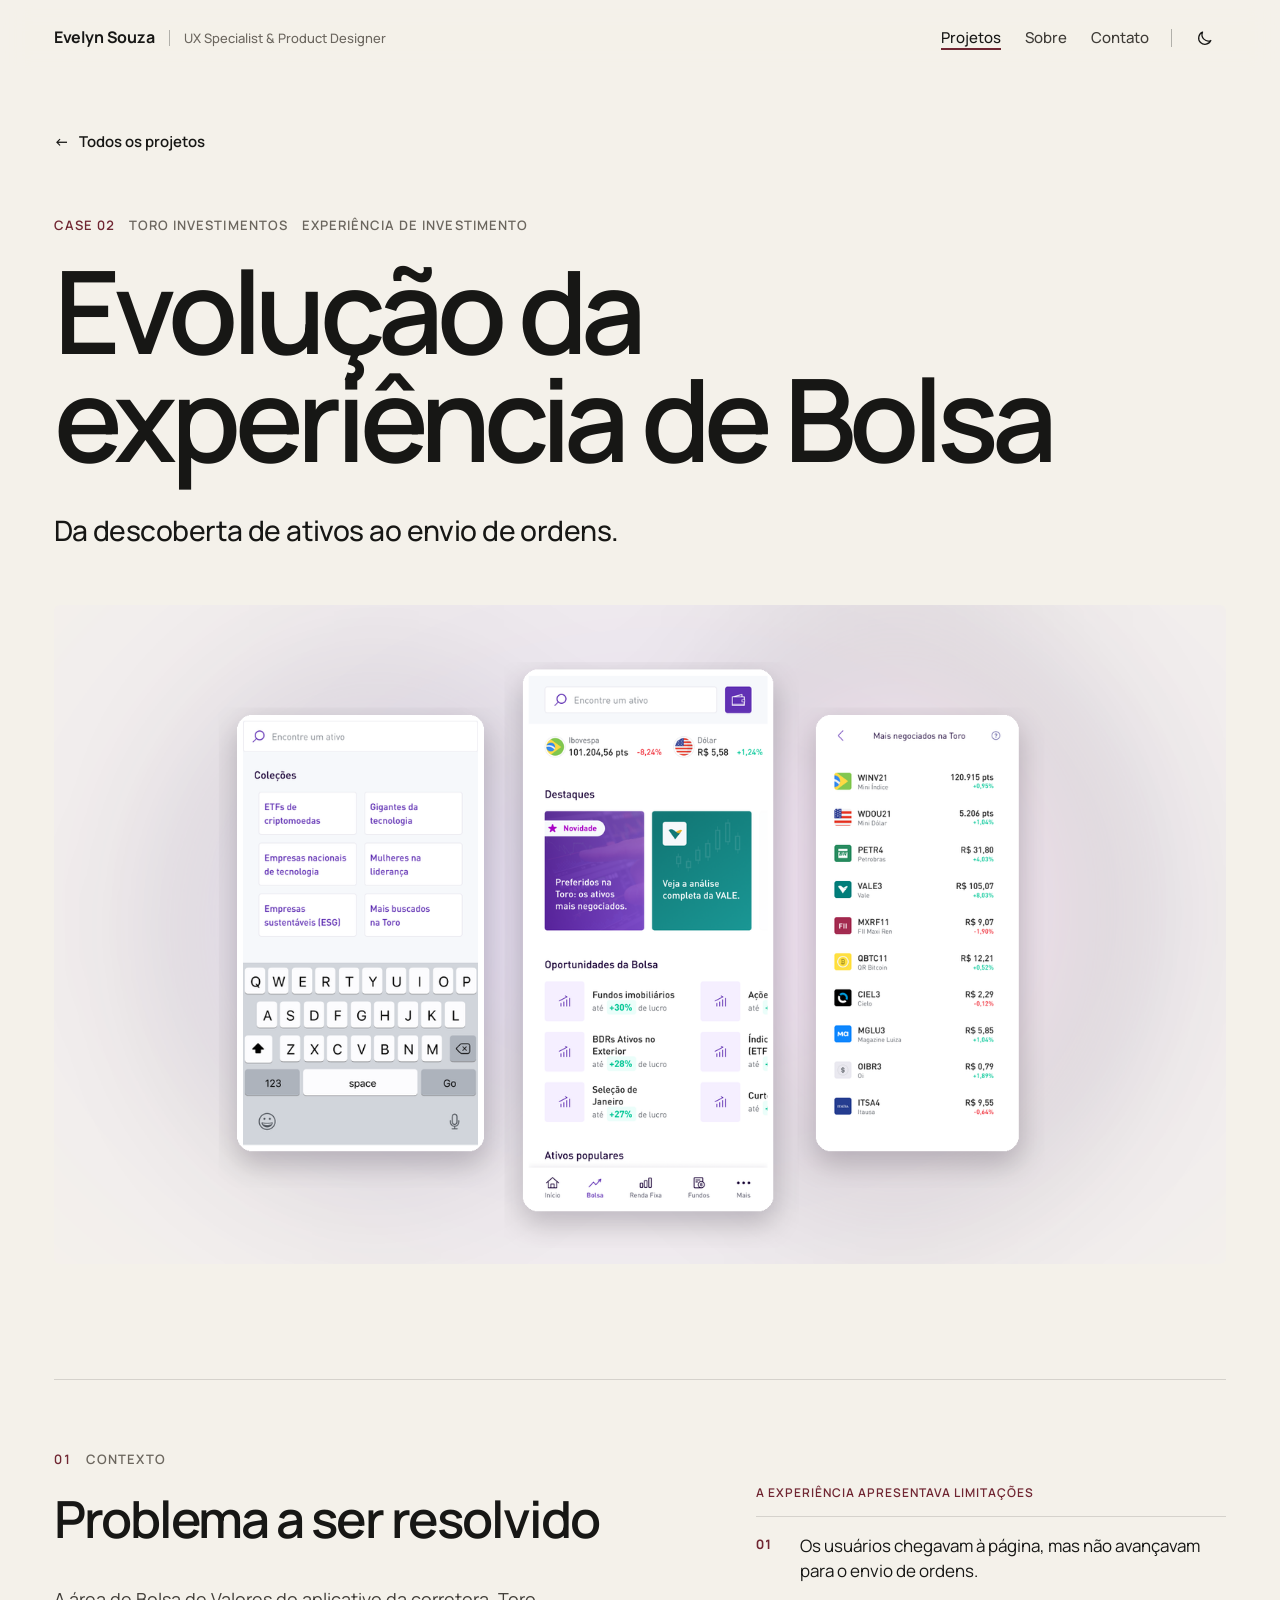
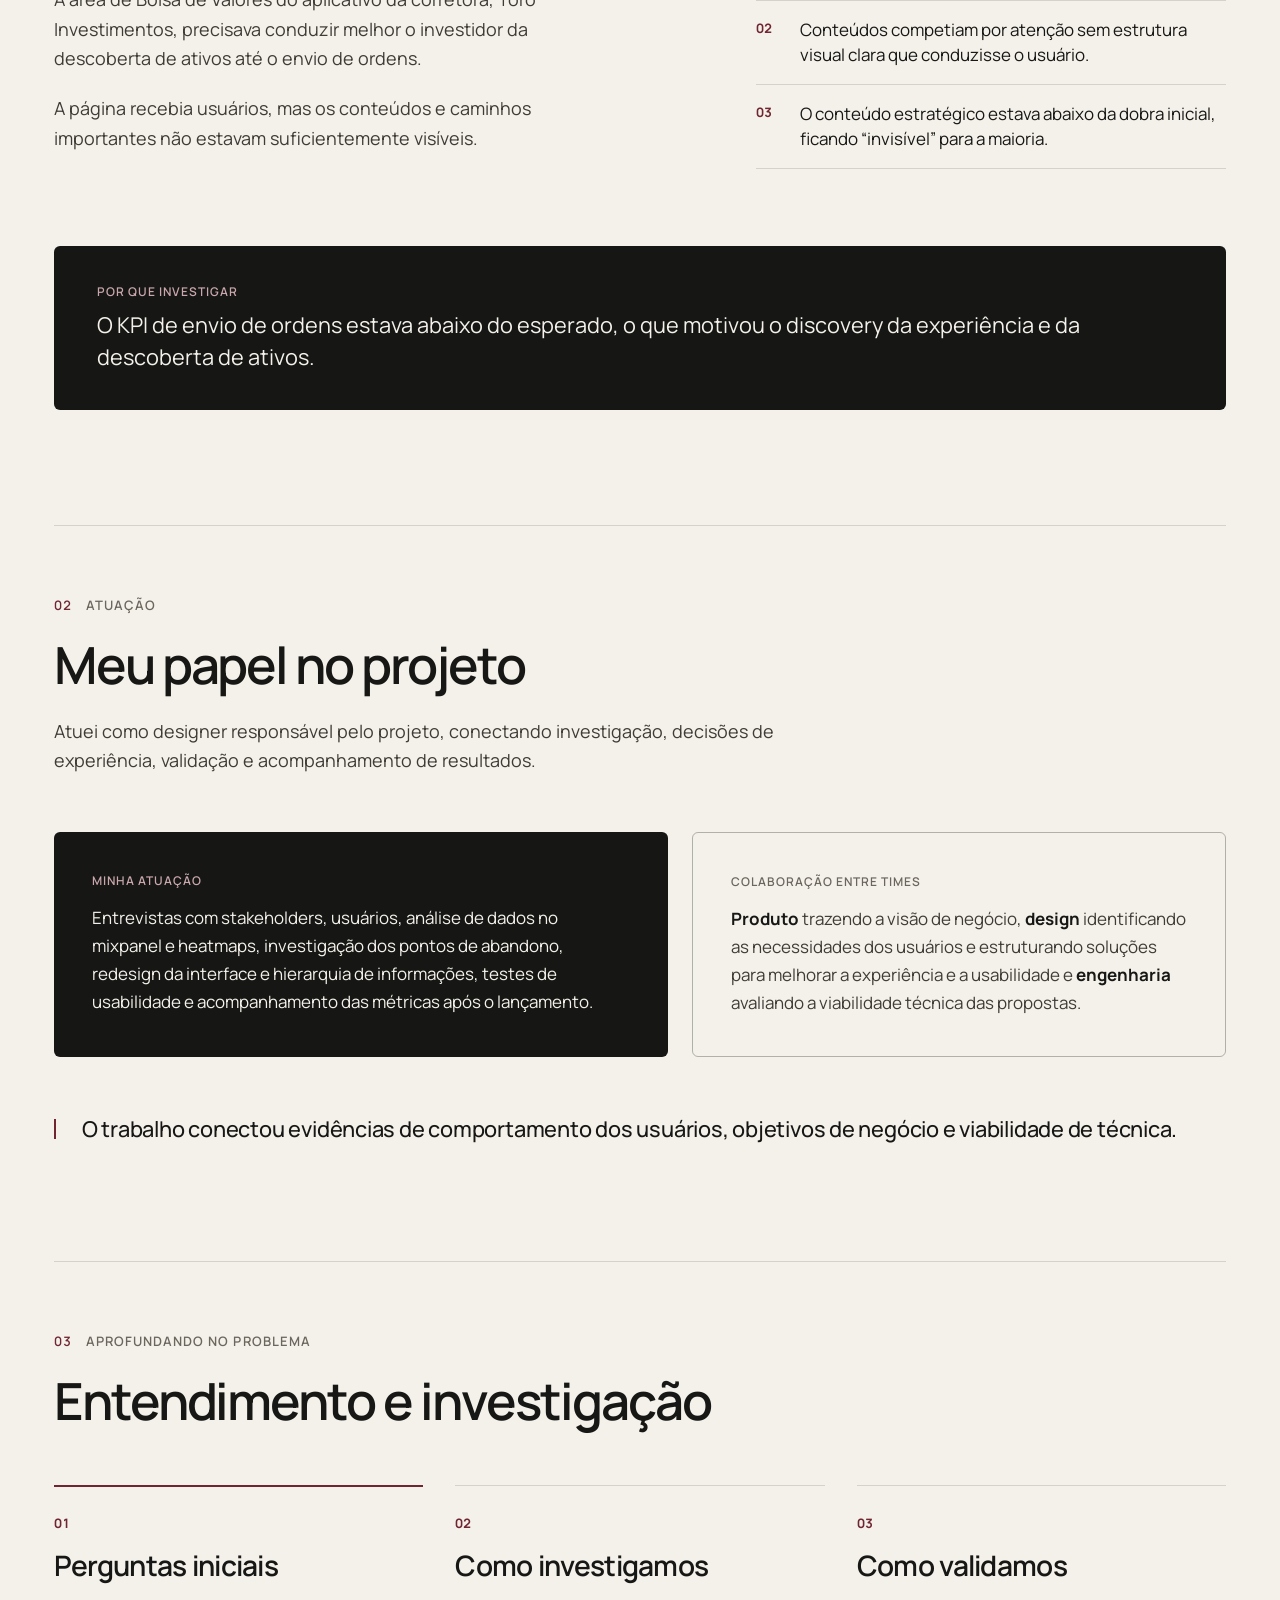
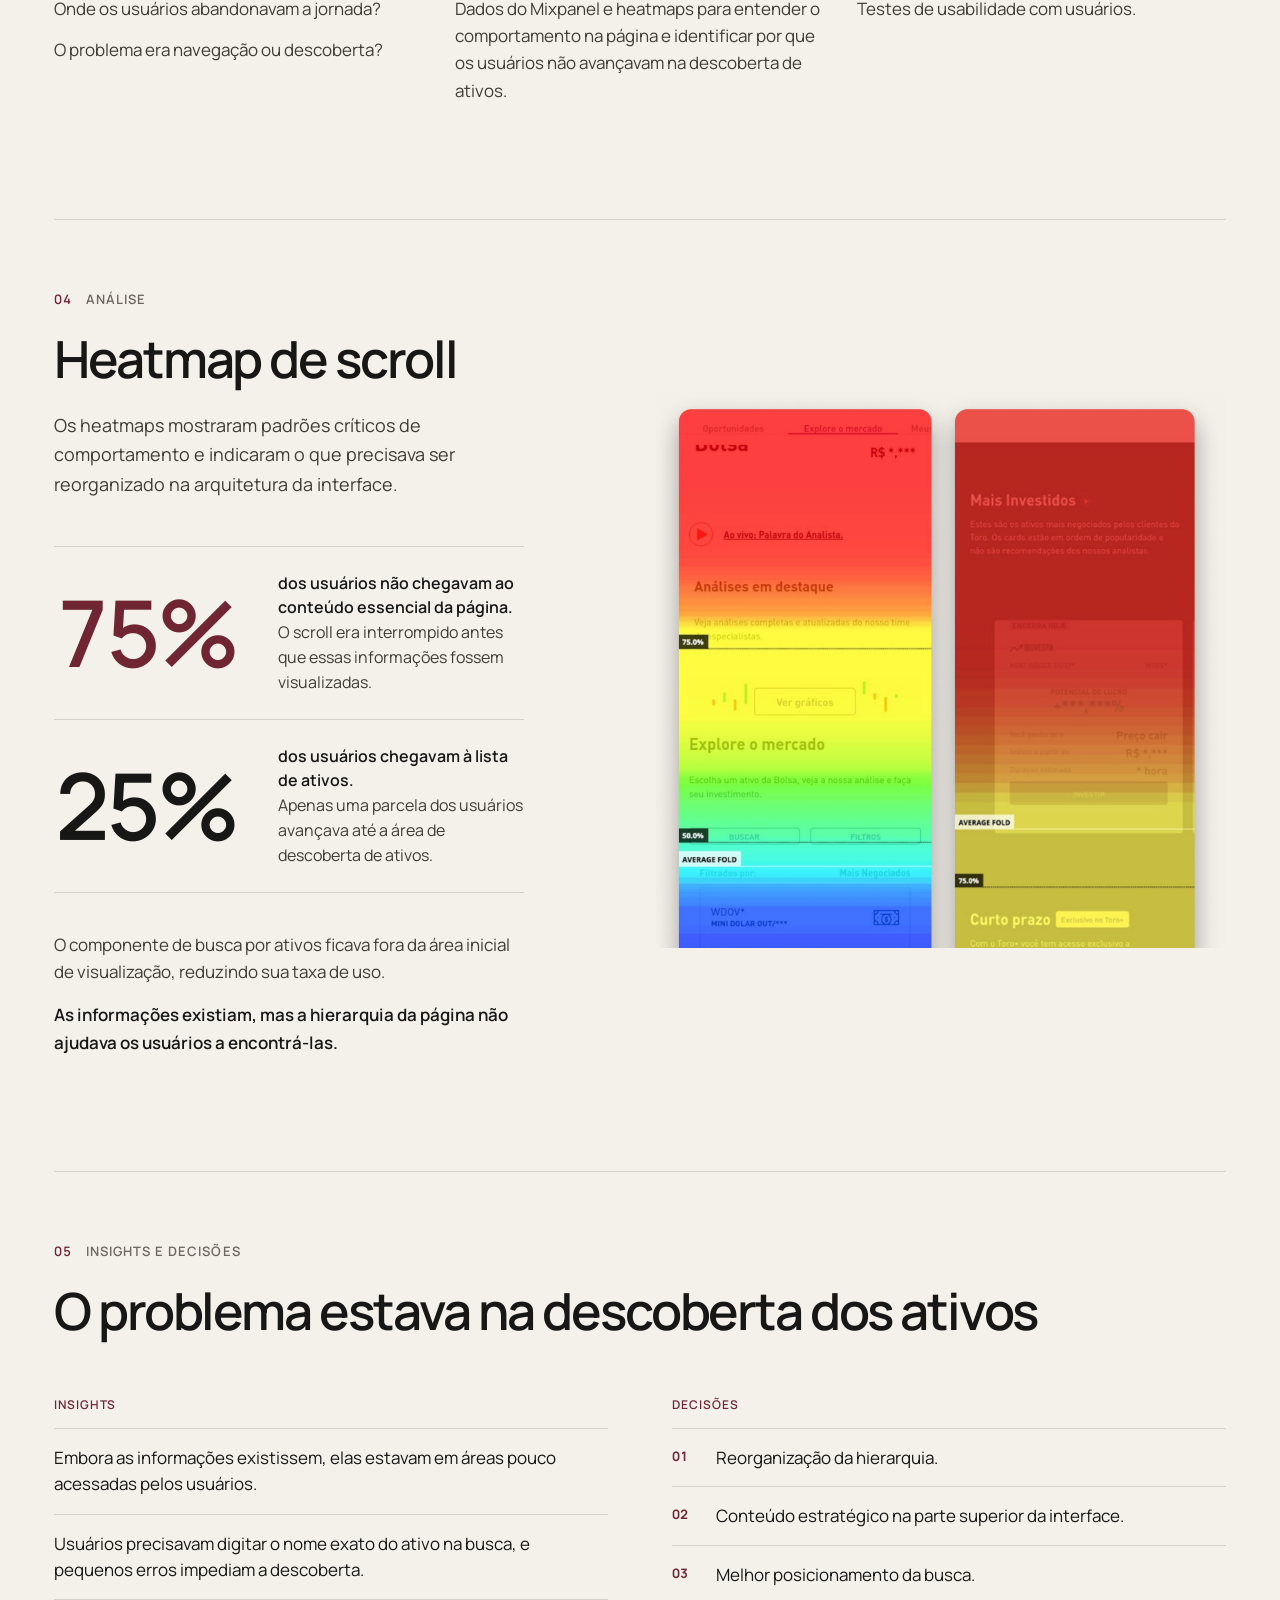
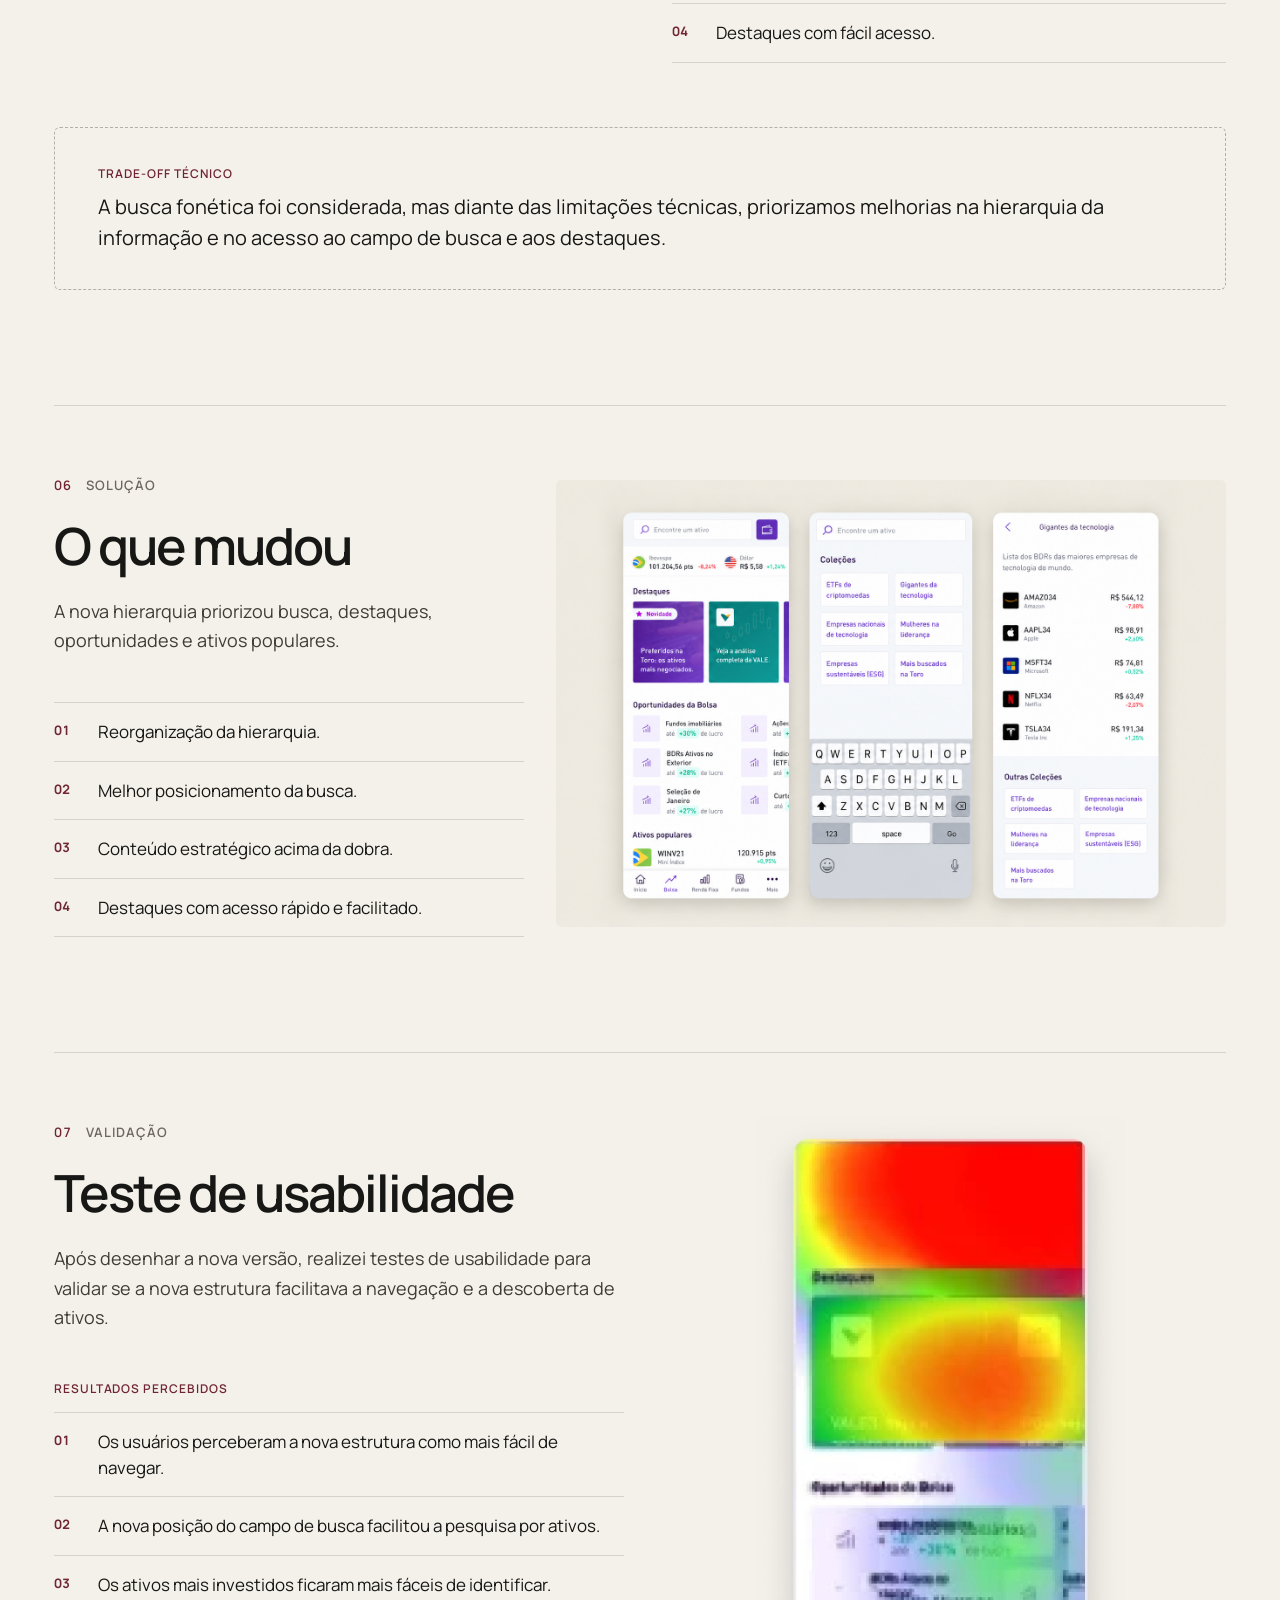
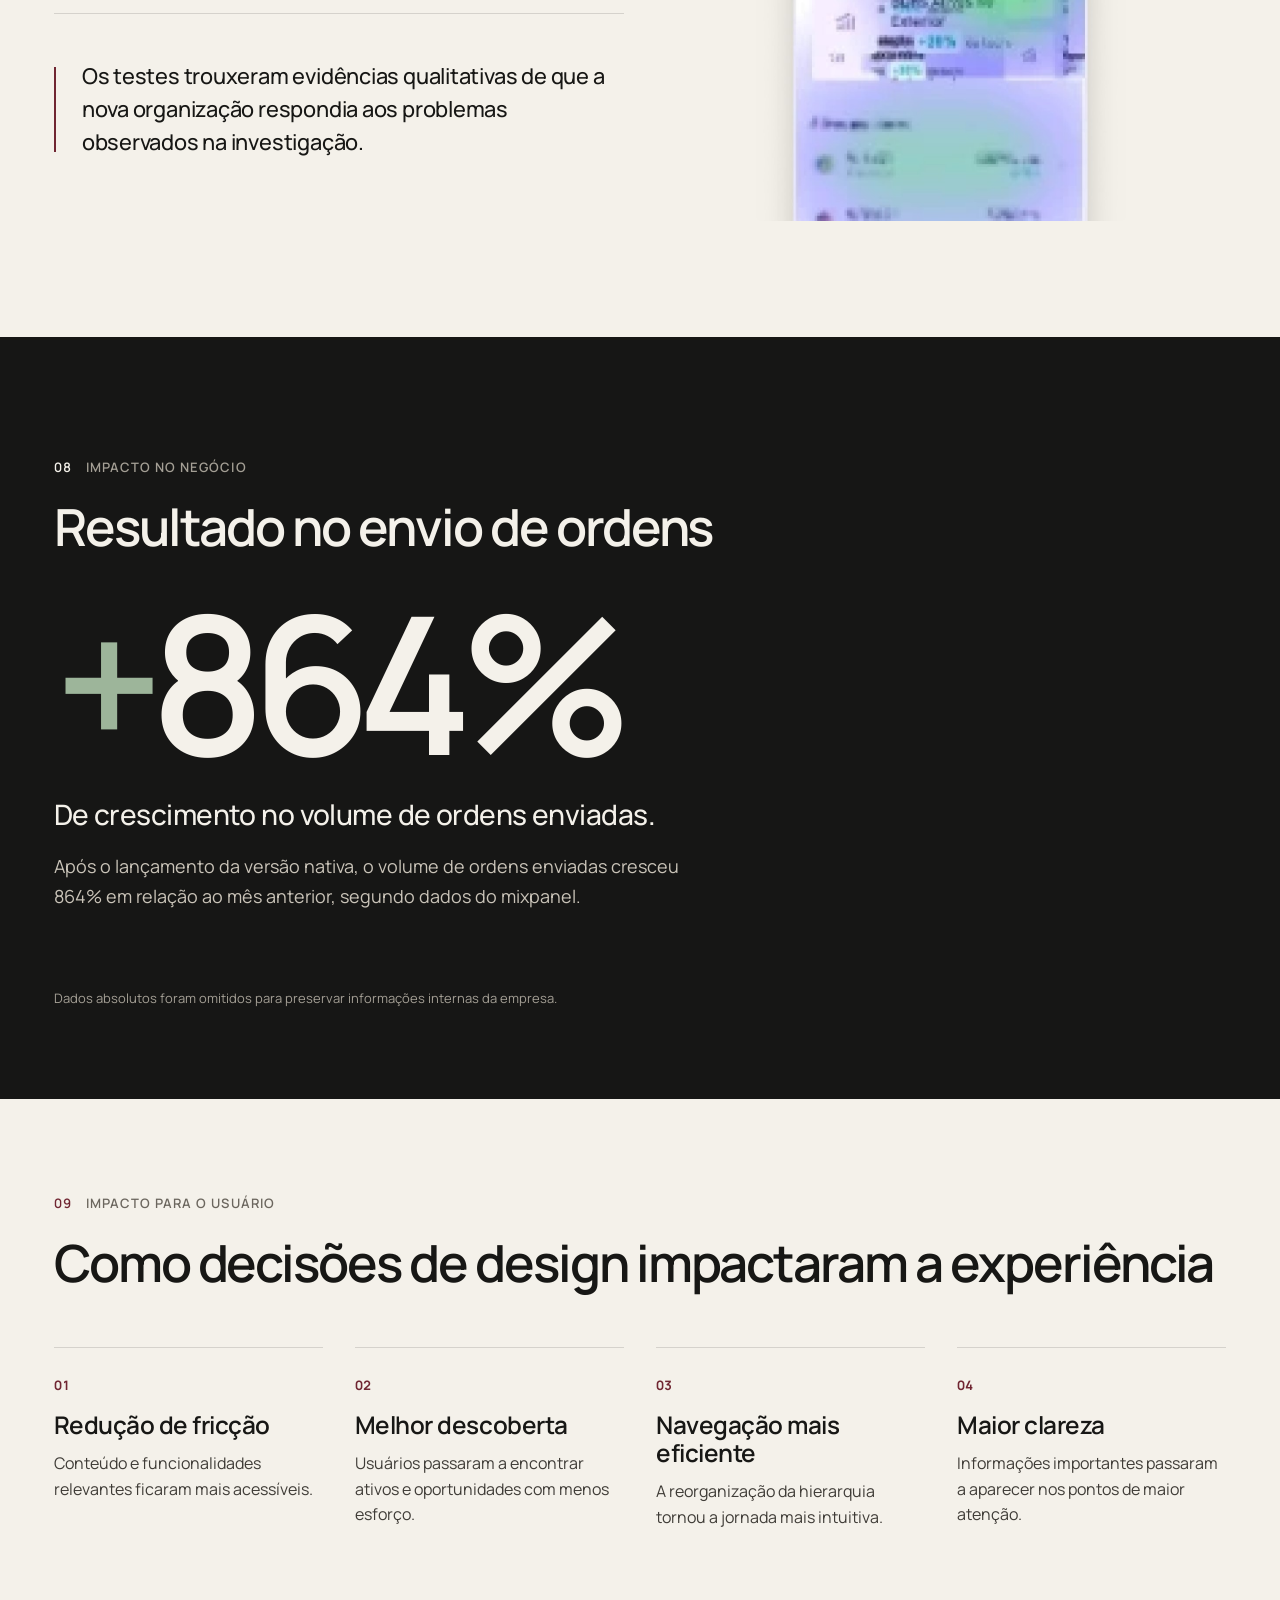
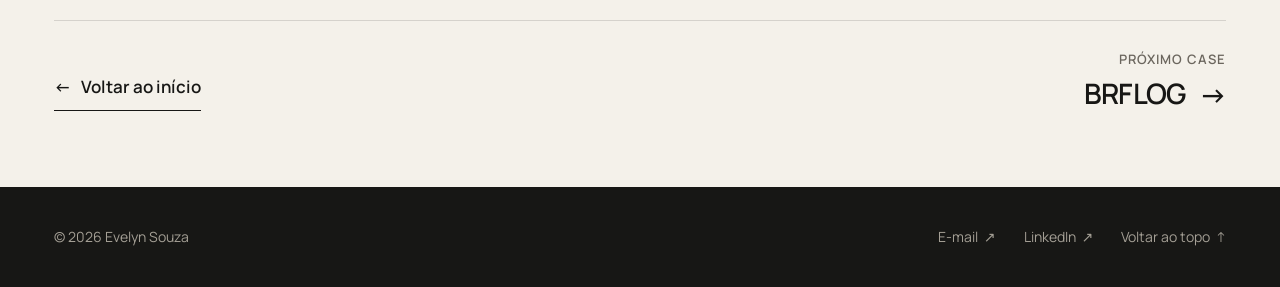
==== case-bolsa.html @ 24ef5caa "Links" ====
<!doctype html>
<html lang="pt-BR">
<head>
<meta charset="utf-8">
<meta name="viewport" content="width=device-width, initial-scale=1">
<title>Evolução da experiência de Bolsa — Evelyn Souza</title>
<meta name="description" content="Case Toro Investimentos: redesenho da área de Bolsa de Valores do app, da descoberta de ativos ao envio de ordens, guiado por heatmaps, testes de usabilidade e acompanhamento de resultados.">
<meta name="author" content="Evelyn Souza">
<meta name="robots" content="index, follow">
<link rel="canonical" href="https://evelynsouza.design/case-bolsa">
<meta property="og:type" content="article">
<meta property="og:locale" content="pt_BR">
<meta property="og:site_name" content="Evelyn Souza">
<meta property="og:title" content="Evolução da experiência de Bolsa">
<meta property="og:description" content="Da descoberta de ativos ao envio de ordens.">
<meta property="og:url" content="https://evelynsouza.design/case-bolsa">
<meta property="og:image" content="https://evelynsouza.design/assets/images/bolsa-capa.png">
<meta property="og:image:width" content="1600">
<meta property="og:image:height" content="900">
<meta property="og:image:alt" content="Telas da nova área de Bolsa no aplicativo da Toro Investimentos.">
<meta name="twitter:card" content="summary_large_image">
<script type="application/ld+json">
{
  "@context": "https://schema.org",
  "@type": "Article",
  "headline": "Evolução da experiência de Bolsa",
  "description": "Da descoberta de ativos ao envio de ordens.",
  "image": "https://evelynsouza.design/assets/images/bolsa-capa.png",
  "url": "https://evelynsouza.design/case-bolsa",
  "inLanguage": "pt-BR",
  "author": { "@type": "Person", "@id": "https://evelynsouza.design/#person", "name": "Evelyn Souza", "url": "https://evelynsouza.design/" },
  "isPartOf": { "@id": "https://evelynsouza.design/#website" }
}
</script>
<link rel="preconnect" href="https://fonts.googleapis.com">
<link rel="preconnect" href="https://fonts.gstatic.com" crossorigin="anonymous">
<link href="https://fonts.googleapis.com/css2?family=Manrope:wght@400;500;600;700&amp;display=swap" rel="stylesheet">
<link rel="stylesheet" href="css/navegacao.css">
<link rel="stylesheet" href="css/case-bolsa.css">
</head>
<body>
<div class="shell">
<div class="site" id="topo">
  <a class="skip" href="#conteudo">Pular para o conteúdo</a>

  <header class="topbar">
    <div class="wrap topbar-in">
      <a class="brand" href="/"><span class="brand-name">Evelyn Souza</span><span class="brand-sep" aria-hidden="true"></span><span class="brand-role">UX Specialist &amp; Product Designer</span></a>
      <div class="nav-wrap">
        <nav class="nav" id="menu" aria-label="Principal">
          <a href="/" aria-current="page" data-click="go-projects">Projetos</a>
          <a href="sobre" data-click="close-menu">Sobre</a>
          <a href="#contato" data-click="close-menu">Contato</a>
        </nav>
        <span class="nav-sep" aria-hidden="true"></span>
        <button class="theme-btn" type="button" aria-label="Tema escuro" aria-pressed="false" data-click="toggle-theme">
          <svg class="i-moon" viewBox="0 0 24 24" fill="none" stroke="currentColor" stroke-width="1.6" stroke-linecap="round" stroke-linejoin="round" aria-hidden="true"><path d="M20 14.5A8 8 0 0 1 9.5 4a8 8 0 1 0 10.5 10.5Z"></path></svg>
          <svg class="i-sun" viewBox="0 0 24 24" fill="none" stroke="currentColor" stroke-width="1.6" stroke-linecap="round" aria-hidden="true"><circle cx="12" cy="12" r="4"></circle><path d="M12 2.5v2M12 19.5v2M2.5 12h2M19.5 12h2M5.3 5.3l1.4 1.4M17.3 17.3l1.4 1.4M5.3 18.7l1.4-1.4M17.3 6.7l1.4-1.4"></path></svg>
        </button>
        <button class="menu-btn" type="button" aria-label="Menu" aria-controls="menu" aria-expanded="false" data-click="toggle-menu"><span class="bar" aria-hidden="true"></span><span class="bar" aria-hidden="true"></span></button>
      </div>
    </div>
  </header>

  <main id="conteudo">
    <!-- Capa -->
    <header class="wrap" aria-labelledby="case-title">
      <a class="back intro" href="/"><span class="arr" aria-hidden="true">←</span> Todos os projetos</a>
      <div class="grid open">
        <p class="eyebrow intro intro-2" style="grid-column: 1 / -1"><span class="n">Case 02</span><span>Toro Investimentos</span><span>Experiência de investimento</span></p>
        <h1 id="case-title" class="open-title intro intro-2">Evolução da experiência de Bolsa</h1>
        <p class="open-sub intro intro-3">Da descoberta de ativos ao envio de ordens.</p>
        
      </div>
      <div class="cover is-comp intro intro-4">
        <img src="assets/images/bolsa-capa.png" alt="Três telas da nova área de Bolsa no aplicativo: busca com coleções de ativos, Home da Bolsa com Ibovespa e Dólar, Destaques e Oportunidades da Bolsa, e lista dos mais negociados na Toro." width="1600" height="900">
      </div>
    </header>

    <!-- 01 Contexto -->
    <section class="wrap sec" aria-labelledby="ctx-title">
      <hr class="sec-rule">
      <div class="grid">
        <div class="ctx-text reveal">
          <p class="eyebrow"><span class="n">01</span><span>Contexto</span></p>
          <h2 id="ctx-title" class="h2">Problema a ser resolvido</h2>
          <p class="lede">A área de Bolsa de Valores do aplicativo da corretora, Toro Investimentos, precisava conduzir melhor o investidor da descoberta de ativos até o envio de ordens.</p>
          <p class="lede">A página recebia usuários, mas os conteúdos e caminhos importantes não estavam suficientemente visíveis.</p>
        </div>
        <div class="ctx-list reveal">
          <span class="label">A experiência apresentava limitações</span>
          <ol class="numlist">
            <li><span class="idx">01</span><span>Os usuários chegavam à página, mas não avançavam para o envio de ordens.</span></li>
            <li><span class="idx">02</span><span>Conteúdos competiam por atenção sem estrutura visual clara que conduzisse o usuário.</span></li>
            <li><span class="idx">03</span><span>O conteúdo estratégico estava abaixo da dobra inicial, ficando “invisível” para a maioria.</span></li>
          </ol>
        </div>
      </div>
      <div class="why reveal">
        <span class="label">Por que investigar</span>
        <p>O KPI de envio de ordens estava abaixo do esperado, o que motivou o discovery da experiência e da descoberta de ativos.</p>
      </div>
    </section>

    <!-- 02 Atuação -->
    <section class="wrap sec" aria-labelledby="role-title">
      <hr class="sec-rule">
      <div class="grid">
        <div class="role-head reveal">
          <p class="eyebrow"><span class="n">02</span><span>Atuação</span></p>
          <h2 id="role-title" class="h2">Meu papel no projeto</h2>
          <p class="lede">Atuei como designer responsável pelo projeto, conectando investigação, decisões de experiência, validação e acompanhamento de resultados.</p>
        </div>
      </div>
      <div class="role-boxes reveal">
        <div class="box is-dark-box">
          <span class="label">Minha atuação</span>
          <p>Entrevistas com stakeholders, usuários, análise de dados no mixpanel e heatmaps, investigação dos pontos de abandono, redesign da interface e hierarquia de informações, testes de usabilidade e acompanhamento das métricas após o lançamento.</p>
        </div>
        <div class="box is-line">
          <span class="label">Colaboração entre times</span>
          <p><strong>Produto</strong> trazendo a visão de negócio, <strong>design</strong> identificando as necessidades dos usuários e estruturando soluções para melhorar a experiência e a usabilidade e <strong>engenharia</strong> avaliando a viabilidade técnica das propostas.</p>
        </div>
      </div>
      <p class="note role-note reveal">O trabalho conectou evidências de comportamento dos usuários, objetivos de negócio e viabilidade de técnica.</p>
    </section>

    <!-- 03 Aprofundando no problema -->
    <section class="wrap sec" aria-labelledby="deep-title">
      <hr class="sec-rule">
      <div class="reveal">
        <p class="eyebrow"><span class="n">03</span><span>Aprofundando no problema</span></p>
        <h2 id="deep-title" class="h2">Entendimento e investigação</h2>
      </div>
      <ol class="steps3">
        <li class="reveal"><span class="idx">01</span><h3>Perguntas iniciais</h3><p>Onde os usuários abandonavam a jornada?</p><p>O problema era navegação ou descoberta?</p></li>
        <li class="reveal"><span class="idx">02</span><h3>Como investigamos</h3><p>Dados do Mixpanel e heatmaps para entender o comportamento na página e identificar por que os usuários não avançavam na descoberta de ativos.</p></li>
        <li class="reveal"><span class="idx">03</span><h3>Como validamos</h3><p>Testes de usabilidade com usuários.</p></li>
      </ol>
    </section>

    <!-- 04 Análise -->
    <section class="wrap sec" aria-labelledby="ana-title">
      <hr class="sec-rule">
      <div class="grid">
        <div class="ana-text reveal">
          <p class="eyebrow"><span class="n">04</span><span>Análise</span></p>
          <h2 id="ana-title" class="h2">Heatmap de scroll</h2>
          <p class="lede">Os heatmaps mostraram padrões críticos de comportamento e indicaram o que precisava ser reorganizado na arquitetura da interface.</p>
          <div class="metrics">
            <div class="metric is-alert"><b>75%</b><p><strong>dos usuários não chegavam ao conteúdo essencial da página.</strong>O scroll era interrompido antes que essas informações fossem visualizadas.</p></div>
            <div class="metric"><b>25%</b><p><strong>dos usuários chegavam à lista de ativos.</strong>Apenas uma parcela dos usuários avançava até a área de descoberta de ativos.</p></div>
          </div>
          <div class="ana-foot">
            <p>O componente de busca por ativos ficava fora da área inicial de visualização, reduzindo sua taxa de uso.</p>
            <p class="strong">As informações existiam, mas a hierarquia da página não ajudava os usuários a encontrá-las.</p>
          </div>
        </div>
        <figure class="shot ana-shot reveal">
          <img src="assets/images/bolsa-heatmap-scroll.jpg" alt="Dois heatmaps de scroll da página anterior: a atenção se concentra no topo e cai nas faixas abaixo da dobra média, onde ficavam a busca e a lista de ativos." loading="lazy">
        </figure>
      </div>
    </section>

    <!-- 05 Insights e decisões -->
    <section class="wrap sec" aria-labelledby="ins-title">
      <hr class="sec-rule">
      <div class="reveal">
        <p class="eyebrow"><span class="n">05</span><span>Insights e decisões</span></p>
        <h2 id="ins-title" class="h2">O problema estava na descoberta dos ativos</h2>
      </div>
      <div class="dual">
        <div class="reveal">
          <span class="label">Insights</span>
          <ul class="plain">
            <li>Embora as informações existissem, elas estavam em áreas pouco acessadas pelos usuários.</li>
            <li>Usuários precisavam digitar o nome exato do ativo na busca, e pequenos erros impediam a descoberta.</li>
          </ul>
        </div>
        <div class="reveal">
          <span class="label">Decisões</span>
          <ol class="numlist">
            <li><span class="idx">01</span><span>Reorganização da hierarquia.</span></li>
            <li><span class="idx">02</span><span>Conteúdo estratégico na parte superior da interface.</span></li>
            <li><span class="idx">03</span><span>Melhor posicionamento da busca.</span></li>
            <li><span class="idx">04</span><span>Destaques com fácil acesso.</span></li>
          </ol>
        </div>
      </div>
      <div class="tradeoff reveal">
        <span class="label">Trade-off técnico</span>
        <p>A busca fonética foi considerada, mas diante das limitações técnicas, priorizamos melhorias na hierarquia da informação e no acesso ao campo de busca e aos destaques.</p>
      </div>
    </section>

    <!-- 06 Solução -->
    <section class="wrap sec" aria-labelledby="sol-title">
      <hr class="sec-rule">
      <div class="grid">
        <div class="sol-text reveal">
          <p class="eyebrow"><span class="n">06</span><span>Solução</span></p>
          <h2 id="sol-title" class="h2">O que mudou</h2>
          <p class="lede">A nova hierarquia priorizou busca, destaques, oportunidades e ativos populares.</p>
          <ol class="numlist">
            <li><span class="idx">01</span><span>Reorganização da hierarquia.</span></li>
            <li><span class="idx">02</span><span>Melhor posicionamento da busca.</span></li>
            <li><span class="idx">03</span><span>Conteúdo estratégico acima da dobra.</span></li>
            <li><span class="idx">04</span><span>Destaques com acesso rápido e facilitado.</span></li>
          </ol>
        </div>
        <figure class="shot sol-shot reveal">
          <div class="sol-scroll" tabindex="0" role="region" aria-label="Telas da solução (role para o lado em telas pequenas)">
            <img src="assets/images/bolsa-solucao-telas.png" width="1536" height="1024" alt="Três telas da solução lado a lado. Home da Bolsa: busca por ativo, Ibovespa e Dólar, Destaques, Oportunidades da Bolsa e Ativos populares. Página de busca: coleções de ativos com teclado aberto. Coleção Gigantes da tecnologia: lista de BDRs e outras coleções." loading="lazy">
          </div>
        </figure>
      </div>
    </section>

    <!-- 07 Validação -->
    <section class="wrap sec" aria-labelledby="val-title">
      <hr class="sec-rule">
      <div class="grid">
        <div class="val-text reveal">
          <p class="eyebrow"><span class="n">07</span><span>Validação</span></p>
          <h2 id="val-title" class="h2">Teste de usabilidade</h2>
          <p class="lede">Após desenhar a nova versão, realizei testes de usabilidade para validar se a nova estrutura facilitava a navegação e a descoberta de ativos.</p>
          <span class="label">Resultados percebidos</span>
          <ol class="numlist">
            <li><span class="idx">01</span><span>Os usuários perceberam a nova estrutura como mais fácil de navegar.</span></li>
            <li><span class="idx">02</span><span>A nova posição do campo de busca facilitou a pesquisa por ativos.</span></li>
            <li><span class="idx">03</span><span>Os ativos mais investidos ficaram mais fáceis de identificar.</span></li>
          </ol>
          <p class="note">Os testes trouxeram evidências qualitativas de que a nova organização respondia aos problemas observados na investigação.</p>
        </div>
        <figure class="shot val-shot reveal">
          <img src="assets/images/bolsa-heatmap-nova-versao.jpg" alt="Heatmap da nova versão da página, com a atenção concentrada na busca, nos Destaques e nas Oportunidades da Bolsa." loading="lazy">
        </figure>
      </div>
    </section>

    <!-- 08 Impacto no negócio -->
    <section class="biz" aria-labelledby="biz-title">
      <div class="wrap">
        <div class="reveal">
          <p class="eyebrow"><span class="n">08</span><span>Impacto no negócio</span></p>
          <h2 id="biz-title" class="h2">Resultado no envio de ordens</h2>
        </div>
        <p class="big reveal"><span class="plus">+</span>864%</p>
        <p class="biz-lead reveal">De crescimento no volume de ordens enviadas.</p>
        <p class="biz-text reveal">Após o lançamento da versão nativa, o volume de ordens enviadas cresceu 864% em relação ao mês anterior, segundo dados do mixpanel.</p>
        <p class="biz-note reveal">Dados absolutos foram omitidos para preservar informações internas da empresa.</p>
      </div>
    </section>

    <!-- 09 Impacto para o usuário -->
    <section class="wrap sec" aria-labelledby="usr-title">
      <div class="reveal">
        <p class="eyebrow"><span class="n">09</span><span>Impacto para o usuário</span></p>
        <h2 id="usr-title" class="h2">Como decisões de design impactaram a experiência</h2>
      </div>
      <ol class="steps4">
        <li class="reveal"><span class="idx">01</span><h3>Redução de fricção</h3><p>Conteúdo e funcionalidades relevantes ficaram mais acessíveis.</p></li>
        <li class="reveal"><span class="idx">02</span><h3>Melhor descoberta</h3><p>Usuários passaram a encontrar ativos e oportunidades com menos esforço.</p></li>
        <li class="reveal"><span class="idx">03</span><h3>Navegação mais eficiente</h3><p>A reorganização da hierarquia tornou a jornada mais intuitiva.</p></li>
        <li class="reveal"><span class="idx">04</span><h3>Maior clareza</h3><p>Informações importantes passaram a aparecer nos pontos de maior atenção.</p></li>
      </ol>
    </section>

    <!-- Navegação entre cases -->
    <section class="wrap endnav" aria-label="Navegação entre cases">
      <nav class="close-nav reveal" aria-label="Navegação entre cases">
        <a class="home-link" href="/"><span class="arr" aria-hidden="true">←</span> Voltar ao início</a>
        <a class="next" href="case-brflog">
          <span class="eyebrow">Próximo case</span>
          <span class="next-title"><span class="u">BRFLOG</span><span class="arr" aria-hidden="true">→</span></span>
        </a>
      </nav>
    </section>
  </main>

  <footer id="contato" class="foot" aria-label="Contato">
    <div class="wrap foot-in">
      <span>© 2026 Evelyn Souza</span>
      <div class="foot-links">
        <a href="mailto:evelynsouzalves@gmail.com">E-mail <span aria-hidden="true">↗</span></a>
        <a href="https://www.linkedin.com/in/evelynsalves" target="_blank" rel="noopener noreferrer">LinkedIn <span aria-hidden="true">↗</span></a>
        <a href="#topo">Voltar ao topo <span aria-hidden="true">↑</span></a>
      </div>
    </div>
  </footer>
</div>
</div>
<script src="js/main.js"></script>
</body>
</html>
---- css/navegacao.css ----
/* Navegação interna — comportamento compartilhado por todas as páginas do portfólio.
   Mesmo padrão da página inicial: rolagem suave nativa do navegador,
   desativada quando o usuário prefere movimento reduzido. */
@media (prefers-reduced-motion:no-preference){html{scroll-behavior:smooth}}
/* Destinos de âncora param abaixo do cabeçalho fixo (76px) */
[id]{scroll-margin-top:76px}
#topo{scroll-margin-top:0}
---- css/case-bolsa.css ----
/* Evolução da experiência de Bolsa — Evelyn Souza */
body{margin:0}
*,*::before,*::after{box-sizing:border-box}

/* ---------- Tokens (iguais às demais páginas) ---------- */
.shell{container-type:inline-size;container-name:site}
.site{
  --ivory:#F4F1EA;--graphite:#171715;--wine:#702632;
  --bg:#F4F1EA;--bg-2:#EAE5DA;--ink:#171715;--ink-2:#3F3C37;--muted:#6B665E;
  --rule:rgba(23,23,21,.14);--rule-strong:rgba(23,23,21,.3);
  --accent:#702632;--accent-ink:#702632;--focus:#702632;--header-bg:rgba(244,241,234,.84);
  --contact-bg:#171715;--contact-ink:#F4F1EA;--contact-muted:#A49F95;--contact-rule:rgba(244,241,234,.16);
  --band:#161615;--band-2:#21211E;
  --ease:cubic-bezier(.22,.7,.2,1);
  --pad:clamp(20px,4.2cqi,64px);
  --gap:32px;
  --sec:clamp(88px,9cqi,144px);
  --sec-in:clamp(48px,5cqi,80px);
  background:var(--bg);color:var(--ink);
  font-family:'Manrope',ui-sans-serif,system-ui,sans-serif;font-size:17px;line-height:1.6;
  -webkit-font-smoothing:antialiased;
  transition:background-color .45s var(--ease),color .45s var(--ease);
}
.site.is-dark{
  --bg:#121211;--bg-2:#1D1C1A;--ink:#ECE7DD;--ink-2:#CFC9BE;--muted:#9D978C;
  --rule:rgba(236,231,221,.12);--rule-strong:rgba(236,231,221,.28);
  --accent:#8E3544;--accent-ink:#E2D8CB;--focus:#ECE7DD;--header-bg:rgba(18,18,17,.8);
  --contact-bg:#0A0A09;--contact-rule:rgba(236,231,221,.12);
  --band:#0A0A09;--band-2:#181816;
}
.wrap{max-width:1440px;margin:0 auto;padding-inline:var(--pad)}
.site a{color:inherit;text-decoration:none}
.site ::selection{background:#702632;color:#F4F1EA}
.site :focus-visible{outline:2px solid var(--focus);outline-offset:4px;border-radius:2px}
.skip{position:absolute;left:16px;top:-80px;z-index:30;background:var(--ink);color:var(--bg);padding:12px 18px;border-radius:6px;font-size:14px;font-weight:600}
.skip:focus{top:12px}
.eyebrow{margin:0;display:inline-flex;align-items:center;flex-wrap:wrap;gap:8px 14px;font-size:13px;font-weight:600;letter-spacing:.08em;text-transform:uppercase;color:var(--muted)}
.eyebrow .n{color:var(--accent-ink);font-variant-numeric:tabular-nums}
.accent{color:var(--accent)}
.grid{display:grid;grid-template-columns:repeat(12,minmax(0,1fr));column-gap:var(--gap)}
.h2{margin:20px 0 0;font-size:clamp(32px,4cqi,60px);line-height:1.08;font-weight:600;letter-spacing:-.04em}
.lede{margin:0;font-size:18px;line-height:1.65;color:var(--ink-2)}
.label{display:block;font-size:12px;font-weight:600;letter-spacing:.08em;text-transform:uppercase;color:var(--muted)}
.sec{padding-top:var(--sec)}
.sec-rule{display:block;height:1px;margin:0 0 var(--sec-in);border:0;background:var(--rule)}
.idx{font-size:13px;font-weight:700;color:var(--accent-ink);font-variant-numeric:tabular-nums}
.numlist{margin:0;padding:0;list-style:none}
.numlist li{display:grid;grid-template-columns:44px minmax(0,1fr);padding:16px 0;border-top:1px solid var(--rule);font-size:17px;line-height:1.5}
.numlist li:last-child{border-bottom:1px solid var(--rule)}
.numlist .idx{padding-top:2px}
.note{position:relative;margin:0;padding-left:28px;font-size:clamp(18px,1.7cqi,22px);line-height:1.5;font-weight:500;letter-spacing:-.01em}
.note::before{content:"";position:absolute;left:0;top:.3em;bottom:.3em;width:2px;background:var(--accent)}
.shot{margin:0}
.shot img{display:block;width:100%;height:auto;border-radius:6px}

/* ---------- Header (igual às demais páginas) ---------- */
.topbar{position:sticky;top:0;z-index:10;background:var(--header-bg);-webkit-backdrop-filter:saturate(140%) blur(14px);backdrop-filter:saturate(140%) blur(14px);transition:background-color .45s var(--ease)}
.topbar-in{display:flex;align-items:center;justify-content:space-between;gap:24px;height:76px}
.brand{display:inline-flex;align-items:center;min-height:44px;font-size:16px;font-weight:700;letter-spacing:-.01em;transition:color .2s var(--ease)}
.brand:hover{color:var(--accent-ink)}
.brand{gap:14px}
.brand-sep{width:1px;height:16px;background:var(--rule-strong)}
.brand-role{font-size:13px;font-weight:500;letter-spacing:0;color:var(--muted)}
.nav{display:flex;align-items:center}
.nav a{position:relative;display:inline-flex;align-items:center;min-height:44px;padding:0 12px;font-size:15px;font-weight:500;color:var(--ink-2);transition:color .2s var(--ease)}
.nav a::after{content:"";position:absolute;left:12px;right:12px;bottom:10px;height:1px;background:currentColor;transform:scaleX(0);transform-origin:left;transition:transform .35s var(--ease)}
.nav a:hover{color:var(--ink)}
.nav a:hover::after{transform:scaleX(1)}
.nav a[aria-current="page"]{color:var(--ink)}
.nav a[aria-current="page"]::after{transform:scaleX(1);height:2px;background:var(--accent)}
.nav-wrap{display:flex;align-items:center}
.menu-btn{display:none;place-items:center;width:44px;height:44px;padding:0;border:0;border-radius:50%;background:transparent;color:var(--ink);cursor:pointer;transition:background-color .2s var(--ease)}
.menu-btn:hover{background:var(--bg-2)}
.menu-btn .bar{grid-area:1/1;display:block;width:20px;height:1.5px;border-radius:1px;background:currentColor;transition:transform .4s var(--ease)}
.menu-btn .bar:first-child{transform:translateY(-4px)}
.menu-btn .bar:last-child{transform:translateY(4px)}
.menu-open .menu-btn .bar:first-child{transform:rotate(45deg)}
.menu-open .menu-btn .bar:last-child{transform:rotate(-45deg)}
.nav-sep{width:1px;height:18px;background:var(--rule-strong);margin:0 10px}
.theme-btn{display:inline-grid;place-items:center;width:44px;height:44px;padding:0;border:0;border-radius:50%;background:transparent;color:var(--ink);cursor:pointer;transition:background-color .2s var(--ease)}
.theme-btn:hover{background:var(--bg-2)}
.theme-btn svg{grid-area:1/1;width:19px;height:19px;transition:opacity .3s var(--ease),transform .5s var(--ease)}
.theme-btn .i-sun{opacity:0;transform:rotate(-70deg) scale(.5)}
.is-dark .theme-btn .i-moon{opacity:0;transform:rotate(70deg) scale(.5)}
.is-dark .theme-btn .i-sun{opacity:1;transform:none}

/* ---------- Capa ---------- */
.back{display:inline-flex;align-items:center;gap:10px;min-height:44px;margin-top:clamp(28px,3.4cqi,48px);font-size:15px;font-weight:600;color:var(--ink-2);transition:color .2s var(--ease)}
.back .arr{display:inline-block;transition:transform .4s var(--ease)}
.back:hover{color:var(--ink)}
.back:hover .arr{transform:translateX(-4px)}
.open{padding-top:clamp(32px,4cqi,64px)}
.open-title{grid-column:1/-1;margin:20px 0 0;max-width:15ch;font-size:clamp(52px,9cqi,150px);line-height:.94;font-weight:600;letter-spacing:-.055em}
.open-sub{grid-column:1/span 7;margin:clamp(28px,3.2cqi,52px) 0 0;font-size:clamp(22px,2.2cqi,32px);line-height:1.25;font-weight:500;letter-spacing:-.02em}
.cover{position:relative;margin-top:clamp(36px,4.4cqi,64px);aspect-ratio:16/9;border-radius:6px;overflow:hidden;background:#131211}
.cover img{position:absolute;left:50%;bottom:0;height:92%;width:auto;transform:translateX(-50%)}
.cover.is-comp{aspect-ratio:1600/900;background:none}
.cover.is-comp img{position:static;display:block;width:100%;height:100%;object-fit:contain;transform:none}

/* ---------- 01 Contexto ---------- */
.ctx-text{grid-column:1/span 6}
.ctx-text .h2{margin-bottom:clamp(28px,3cqi,40px)}
.ctx-text .lede + .lede{margin-top:20px}
.ctx-list{grid-column:8/-1;align-self:end;margin-top:clamp(28px,3cqi,40px)}
.ctx-list .label{margin-bottom:14px;color:var(--accent-ink)}
.why{display:grid;gap:8px;margin-top:clamp(56px,6cqi,88px);padding:clamp(24px,3cqi,36px) clamp(24px,3.4cqi,44px);border-radius:6px;background:var(--band);color:#F4F1EA}
.why .label{color:#C9A7AD}
.why p{margin:0;font-size:clamp(18px,1.7cqi,22px);line-height:1.5}

/* ---------- 02 Atuação ---------- */
.role-head{grid-column:1/span 8}
.role-head .lede{margin-top:24px}
.role-boxes{display:grid;grid-template-columns:minmax(0,1.15fr) minmax(0,1fr);gap:clamp(16px,2cqi,24px);margin-top:clamp(40px,4.4cqi,64px)}
.box{padding:clamp(24px,3cqi,40px);border-radius:6px}
.box .label{margin-bottom:14px}
.box p{margin:0;font-size:17px;line-height:1.65}
.box.is-dark-box{background:var(--band);color:#F4F1EA}
.box.is-dark-box .label{color:#C9A7AD}
.box.is-line{border:1px solid var(--rule-strong)}
.box.is-line p{color:var(--ink-2)}
.box.is-line strong{font-weight:700;color:var(--ink)}
.role-note{margin-top:clamp(40px,4.4cqi,64px)}

/* ---------- 03 Aprofundando ---------- */
.steps3{display:grid;grid-template-columns:repeat(3,minmax(0,1fr));column-gap:var(--gap);margin:clamp(40px,4.4cqi,64px) 0 0;padding:0;list-style:none}
.steps3 li{padding-top:22px;border-top:1px solid var(--rule)}
.steps3 li:first-child{border-top:2px solid var(--accent);padding-top:21px}
.steps3 h3{margin:14px 0 0;font-size:clamp(22px,2.2cqi,30px);line-height:1.15;font-weight:600;letter-spacing:-.025em}
.steps3 p{margin:14px 0 0;font-size:17px;line-height:1.6;color:var(--ink-2)}

/* ---------- 04 Análise ---------- */
.ana-text{grid-column:1/span 5}
.ana-text > .lede{margin-top:24px}
.metric{display:grid;grid-template-columns:minmax(0,.9fr) minmax(0,1.1fr);align-items:center;gap:24px;padding:24px 0;border-top:1px solid var(--rule)}
.metrics{margin-top:clamp(32px,3.6cqi,48px);border-bottom:1px solid var(--rule)}
.metric b{font-size:clamp(64px,7.2cqi,116px);line-height:.9;font-weight:600;letter-spacing:-.06em;font-variant-numeric:tabular-nums}
.metric.is-alert b{color:var(--accent)}
.metric p{margin:0;font-size:16px;line-height:1.55;color:var(--ink-2)}
.metric p strong{display:block;font-weight:600;color:var(--ink)}
.ana-foot{display:grid;gap:16px;margin-top:clamp(28px,3cqi,40px)}
.ana-foot p{margin:0;font-size:17px;line-height:1.6;color:var(--ink-2)}
.ana-foot p.strong{font-weight:600;color:var(--ink)}
.ana-shot{grid-column:7/-1;align-self:center}

/* ---------- 05 Insights e decisões ---------- */
.dual{display:grid;grid-template-columns:repeat(2,minmax(0,1fr));column-gap:clamp(32px,5cqi,80px);margin-top:clamp(40px,4.4cqi,64px)}
.dual .label{margin-bottom:14px;color:var(--accent-ink)}
.plain{margin:0;padding:0;list-style:none}
.plain li{padding:16px 0;border-top:1px solid var(--rule);font-size:17px;line-height:1.55}
.plain li:last-child{border-bottom:1px solid var(--rule)}
.tradeoff{display:grid;gap:8px;margin-top:clamp(48px,5cqi,72px);padding:clamp(24px,3cqi,36px) clamp(24px,3.4cqi,44px);border:1px dashed var(--rule-strong);border-radius:6px}
.tradeoff .label{color:var(--accent-ink)}
.tradeoff p{margin:0;font-size:clamp(17px,1.6cqi,20px);line-height:1.55}

/* ---------- 06 Solução ---------- */
.sol-text{grid-column:1/span 5}
.sol-text > .lede{margin-top:24px}
.sol-text .numlist{margin-top:clamp(32px,3.6cqi,48px)}
.sol-shot{grid-column:6/-1;align-self:center;border-radius:6px;background:#EEEAE1;overflow:hidden}
.sol-shot .sol-scroll{overflow-x:auto;overscroll-behavior-x:contain;-webkit-overflow-scrolling:touch}
.sol-shot img{display:block;width:100%;height:auto;object-fit:contain;border-radius:0}

/* ---------- 07 Validação ---------- */
.val-text{grid-column:1/span 6}
.val-text > .lede{margin-top:24px}
.val-text .label{margin:clamp(32px,3.6cqi,48px) 0 14px;color:var(--accent-ink)}
.val-text .note{margin-top:clamp(32px,3.6cqi,48px)}
.val-shot{grid-column:8/span 4;align-self:center}

/* ---------- 08 Impacto no negócio (faixa escura) ---------- */
.biz{--focus:#F4F1EA;margin-top:var(--sec);padding:var(--sec) 0 clamp(72px,7cqi,112px);background:var(--band);color:#F4F1EA}
.is-dark .biz{box-shadow:inset 0 1px 0 rgba(236,231,221,.1),inset 0 -1px 0 rgba(236,231,221,.1)}
.biz .eyebrow{color:#A49F95}
.biz .eyebrow .n{color:#F4F1EA}
.big{margin:clamp(32px,3.6cqi,56px) 0 0;font-size:clamp(88px,15cqi,240px);line-height:.85;font-weight:600;letter-spacing:-.07em}
.big .plus{color:#9DB59A}
.biz-lead{margin:clamp(24px,2.6cqi,36px) 0 0;font-size:clamp(22px,2.2cqi,32px);line-height:1.25;font-weight:500;letter-spacing:-.02em}
.biz-text{max-width:60ch;margin:20px 0 0;font-size:18px;line-height:1.65;color:#C9C3B8}
.biz-note{margin:clamp(56px,6cqi,88px) 0 0;font-size:13px;color:#A49F95}
.biz + .sec{padding-top:clamp(72px,7cqi,112px)}

/* ---------- 09 Impacto para o usuário ---------- */
.steps4{display:grid;grid-template-columns:repeat(4,minmax(0,1fr));column-gap:var(--gap);margin:clamp(40px,4.4cqi,64px) 0 0;padding:0;list-style:none}
.steps4 li{padding-top:22px;border-top:1px solid var(--rule)}
.steps4 h3{margin:14px 0 0;font-size:clamp(20px,1.9cqi,26px);line-height:1.15;font-weight:600;letter-spacing:-.02em}
.steps4 p{margin:12px 0 0;font-size:16px;line-height:1.6;color:var(--ink-2)}

/* ---------- Encerramento ---------- */
.endnav{padding-top:clamp(72px,7cqi,112px);padding-bottom:clamp(56px,6cqi,88px)}
.close-nav{display:flex;flex-wrap:wrap;justify-content:space-between;align-items:flex-end;gap:32px;padding-top:28px;border-top:1px solid var(--rule)}
.next{display:grid;justify-items:end;gap:8px;text-align:right}
.next-title{display:inline-flex;align-items:center;gap:14px;font-size:clamp(22px,2.2cqi,32px);font-weight:600;letter-spacing:-.03em;line-height:1.1}
.u{padding-bottom:2px;background-image:linear-gradient(var(--accent),var(--accent));background-repeat:no-repeat;background-position:0 100%;background-size:0% 2px;transition:background-size .55s var(--ease)}
.next .arr{display:inline-block;transition:transform .4s var(--ease)}
.next:hover .u,.next:focus-visible .u{background-size:100% 2px}
.next:hover .arr{transform:translateX(5px)}
.home-link{display:inline-flex;align-items:center;gap:10px;min-height:48px;font-size:17px;font-weight:600;border-bottom:1.5px solid currentColor;transition:color .25s var(--ease)}
.home-link .arr{display:inline-block;transition:transform .4s var(--ease)}
.home-link:hover{color:var(--accent-ink)}
.home-link:hover .arr{transform:translateX(-4px)}

.foot{--focus:#F4F1EA;background:var(--contact-bg);color:var(--contact-muted);transition:background-color .45s var(--ease)}
.is-dark .foot{box-shadow:inset 0 1px 0 var(--contact-rule)}
.foot-in{display:flex;flex-wrap:wrap;justify-content:space-between;align-items:center;gap:8px 32px;padding-block:28px;font-size:14px}
.foot-links{display:flex;flex-wrap:wrap;gap:0 28px}
.foot a{display:inline-flex;align-items:center;gap:6px;min-height:44px;transition:color .2s var(--ease)}
.foot a:hover{color:var(--contact-ink)}

/* ---------- Movimento ---------- */
@keyframes rise{from{opacity:0;transform:translateY(20px)}to{opacity:1;transform:none}}
@keyframes drift{from{transform:translateY(24px)}to{transform:none}}
@media (prefers-reduced-motion:no-preference){
  .intro{animation:rise .9s var(--ease) both}
  .intro-2{animation-delay:.08s}
  .intro-3{animation-delay:.18s}
  .intro-4{animation-delay:.28s}
  @supports (animation-timeline:view()){
    .reveal{animation:drift linear both;animation-timeline:view();animation-range:entry 0% entry 55%}
  }
}
@media (prefers-reduced-motion:reduce){
  .site *,.site *::before,.site *::after{animation:none!important;transition-duration:.01ms!important}
}

/* ---------- Tablet ---------- */
@container site (max-width:960px){
  .open-sub{grid-column:1/-1}
  .ctx-text,.ctx-list,.role-head,.ana-text,.ana-shot,.sol-text,.sol-shot,.val-text{grid-column:1/-1}
  .ctx-list,.ana-shot,.sol-shot{margin-top:clamp(40px,5cqi,56px)}
  .val-shot{grid-column:1/span 6;margin-top:40px}
  .steps4{grid-template-columns:repeat(2,minmax(0,1fr));row-gap:36px}
}
/* ---------- Mobile ---------- */
@container site (max-width:600px){
  .sol-shot img{width:max(100%,840px);max-width:none}
  .site{font-size:16px;--gap:16px}
  .topbar-in{height:64px;gap:8px}
  .brand{font-size:15px;white-space:nowrap;flex-direction:column;align-items:flex-start;justify-content:center;gap:2px}
  .brand-sep{display:none}
  .brand-role{font-size:11.5px;line-height:1.2}
  .nav-wrap{gap:2px}
  .nav-sep{display:none}
  .menu-btn{display:inline-grid}
  .menu-open .topbar{background:var(--bg)}
  .nav{position:absolute;top:100%;left:0;right:0;flex-direction:column;align-items:stretch;padding:8px var(--pad) 32px;background:var(--bg);border-bottom:1px solid var(--rule);visibility:hidden;opacity:0;transform:translateY(-8px);transition:opacity .3s var(--ease),transform .4s var(--ease),visibility 0s linear .4s}
  .menu-open .nav{visibility:visible;opacity:1;transform:none;transition:opacity .3s var(--ease),transform .4s var(--ease),visibility 0s}
  .nav a{min-height:64px;padding:0;font-size:28px;font-weight:600;letter-spacing:-.03em;color:var(--ink);border-top:1px solid var(--rule)}
  .nav a:first-child{border-top:0}
  .nav a::after{display:none}
  .nav a[aria-current="page"]{color:var(--accent-ink)}
  .open-title{grid-column:1/-1}
  .cover{aspect-ratio:4/5}
  .cover img{height:94%}
  .cover.is-comp{aspect-ratio:1600/900;margin-inline:calc(var(--pad) * -1);border-radius:0}
  .role-boxes,.dual,.steps3,.steps4{grid-template-columns:1fr}
  .steps3,.steps4{row-gap:32px}
  .dual{row-gap:40px}
  .metric{grid-template-columns:1fr;gap:12px}
  .val-shot{grid-column:1/-1;max-width:320px}
  .close-nav{flex-direction:column;align-items:flex-start}
  .next{justify-items:start;text-align:left}
  .lede{font-size:17px}
}
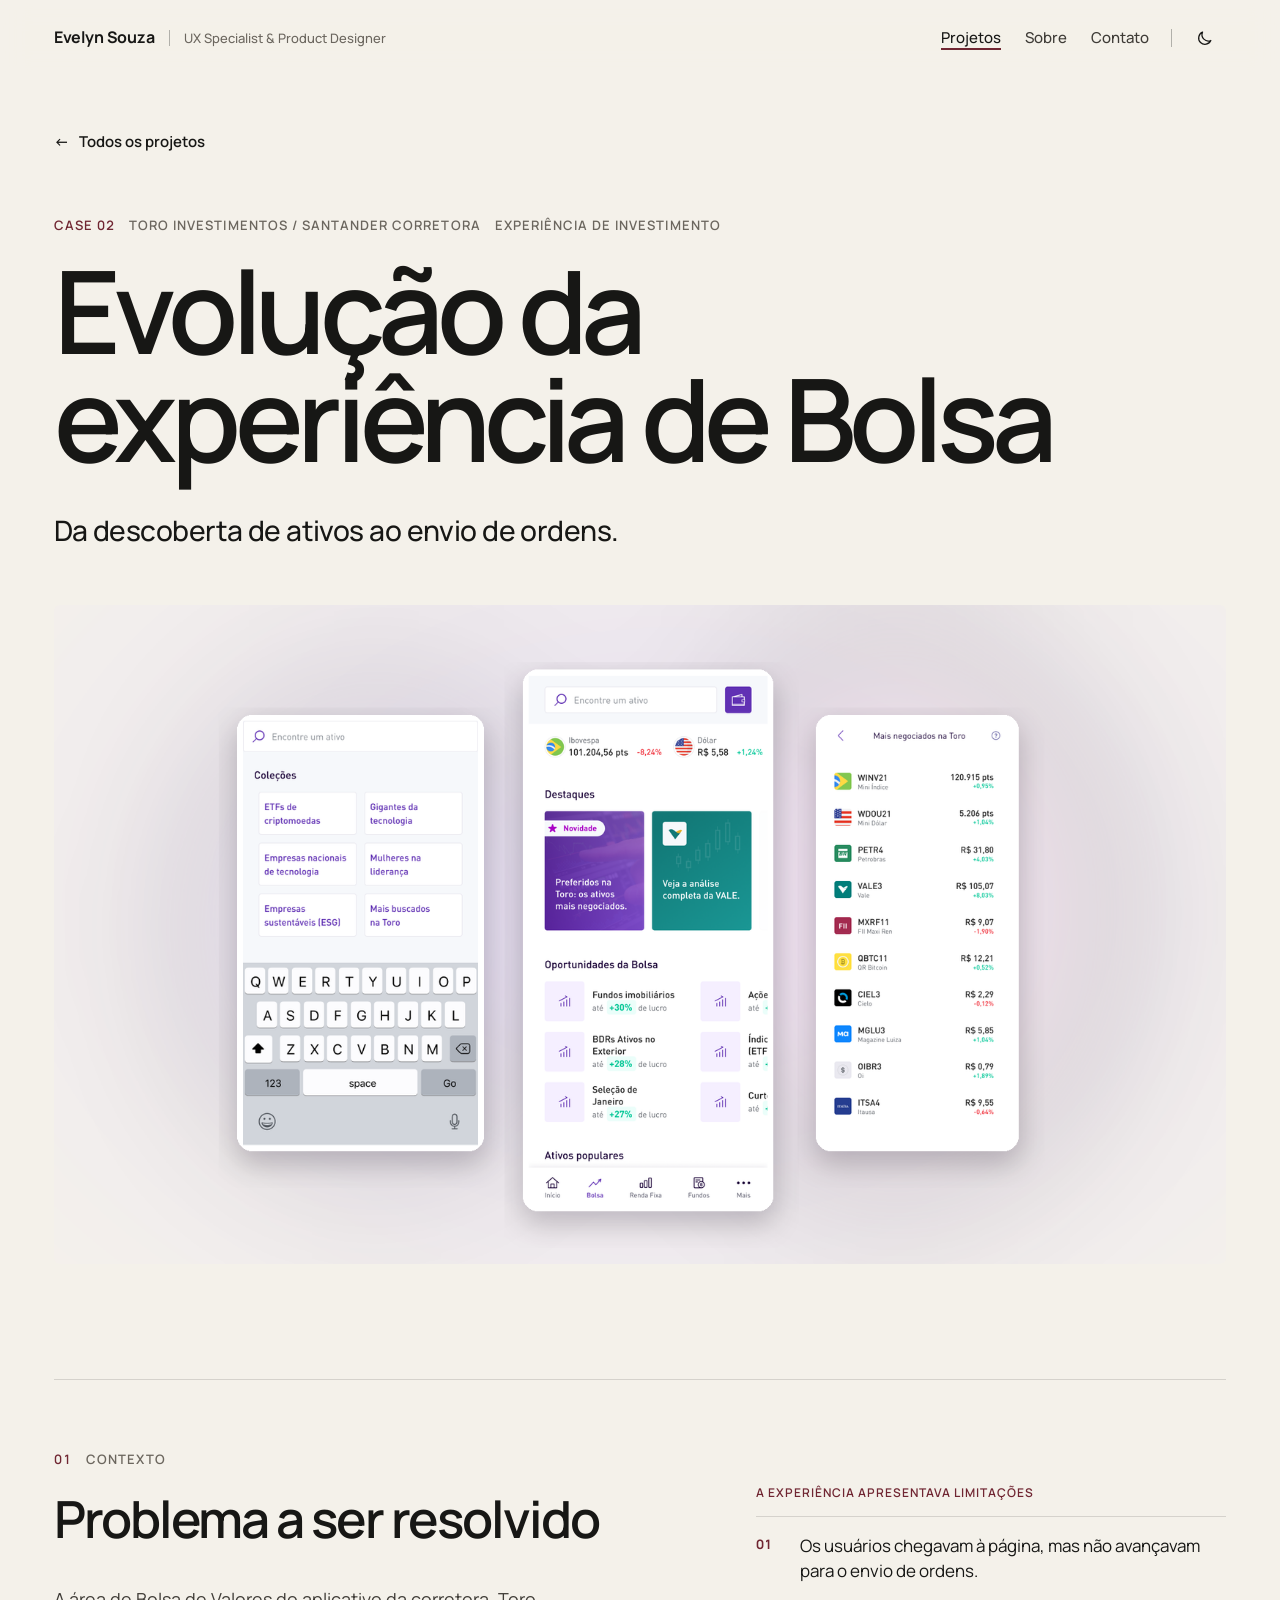
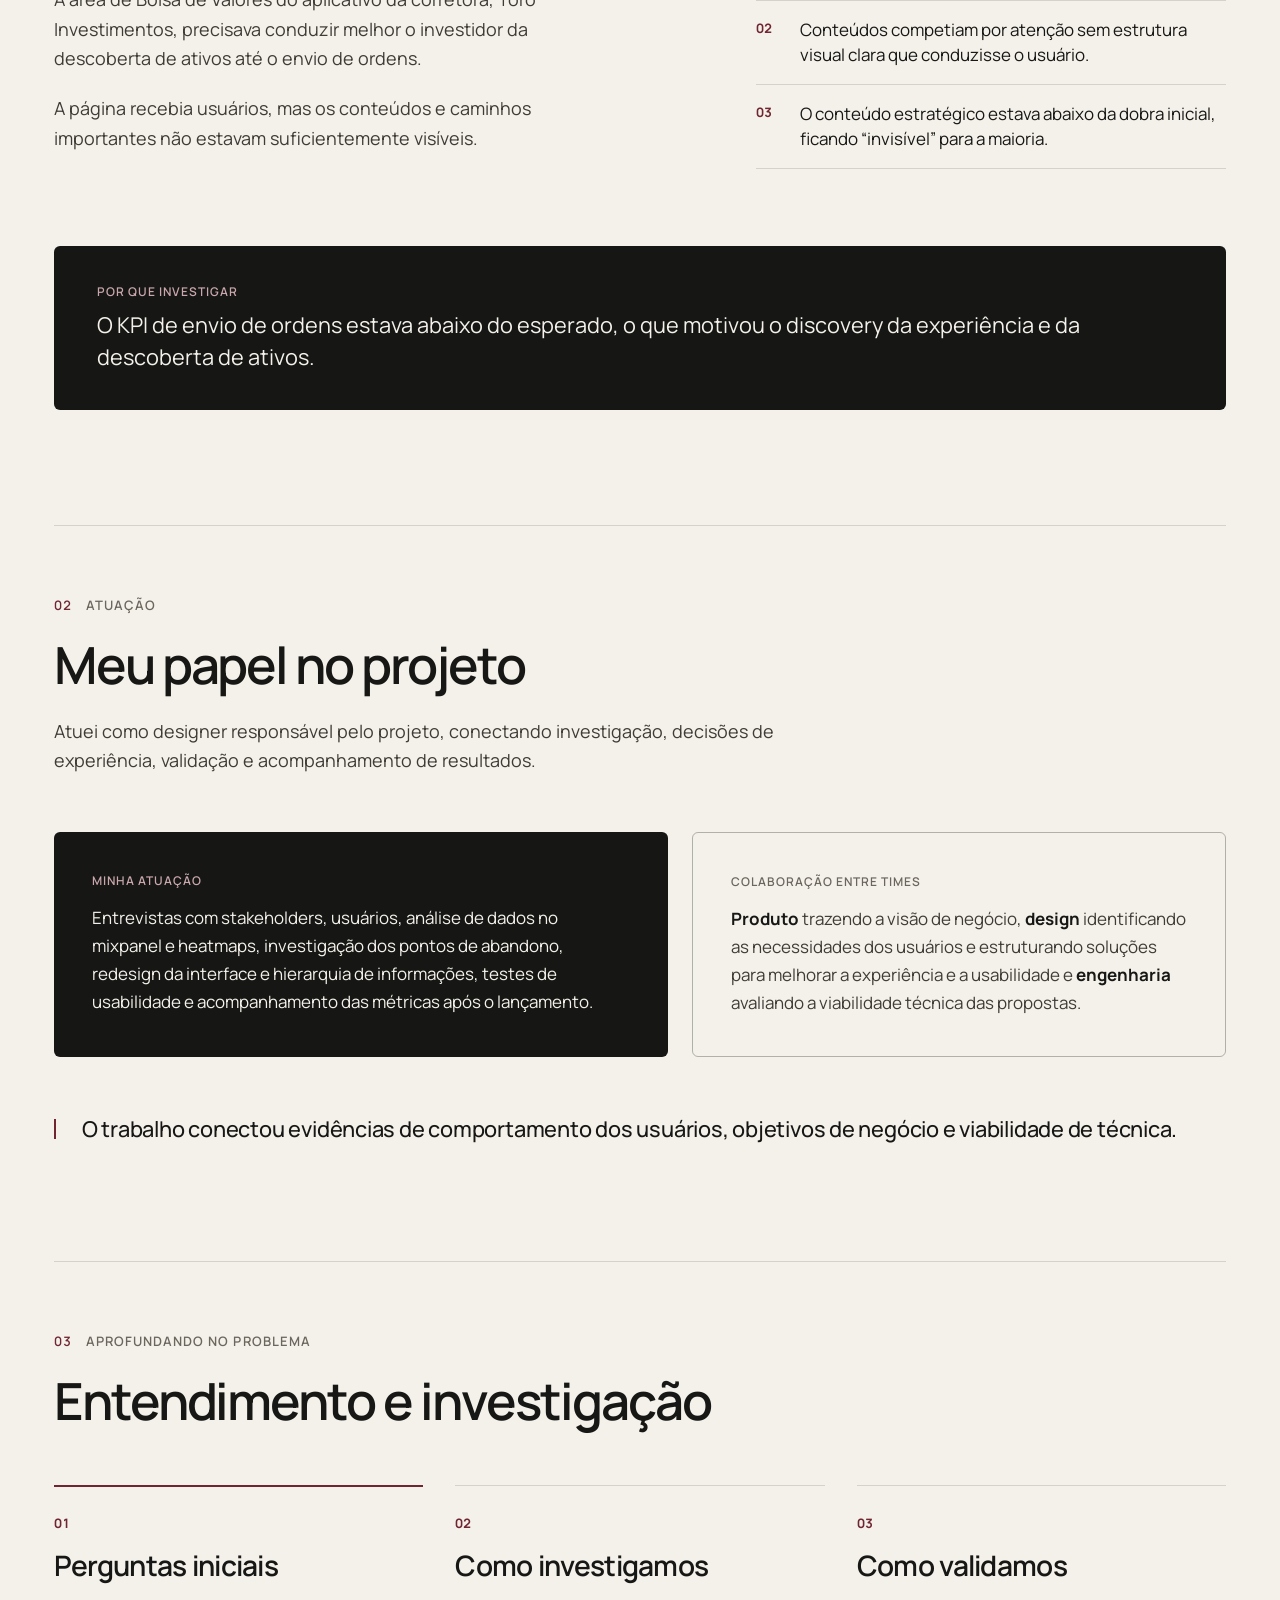
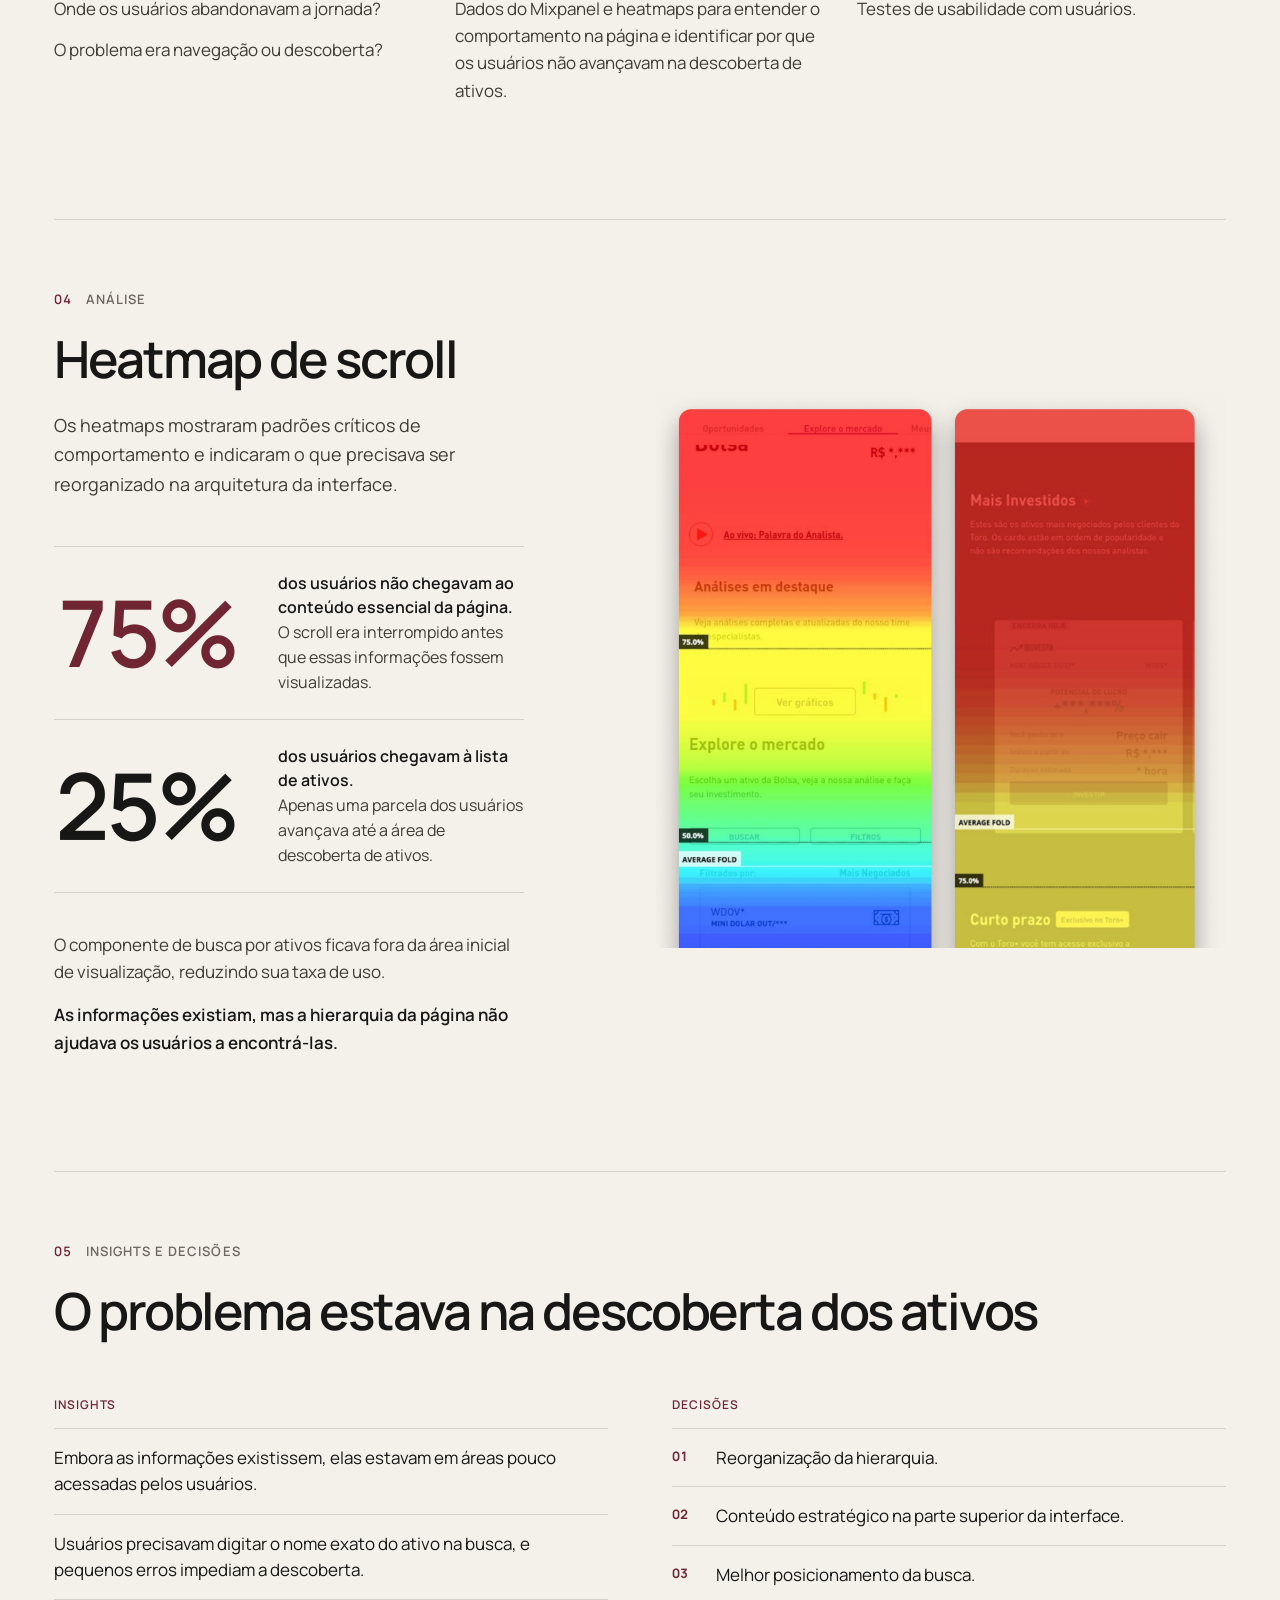
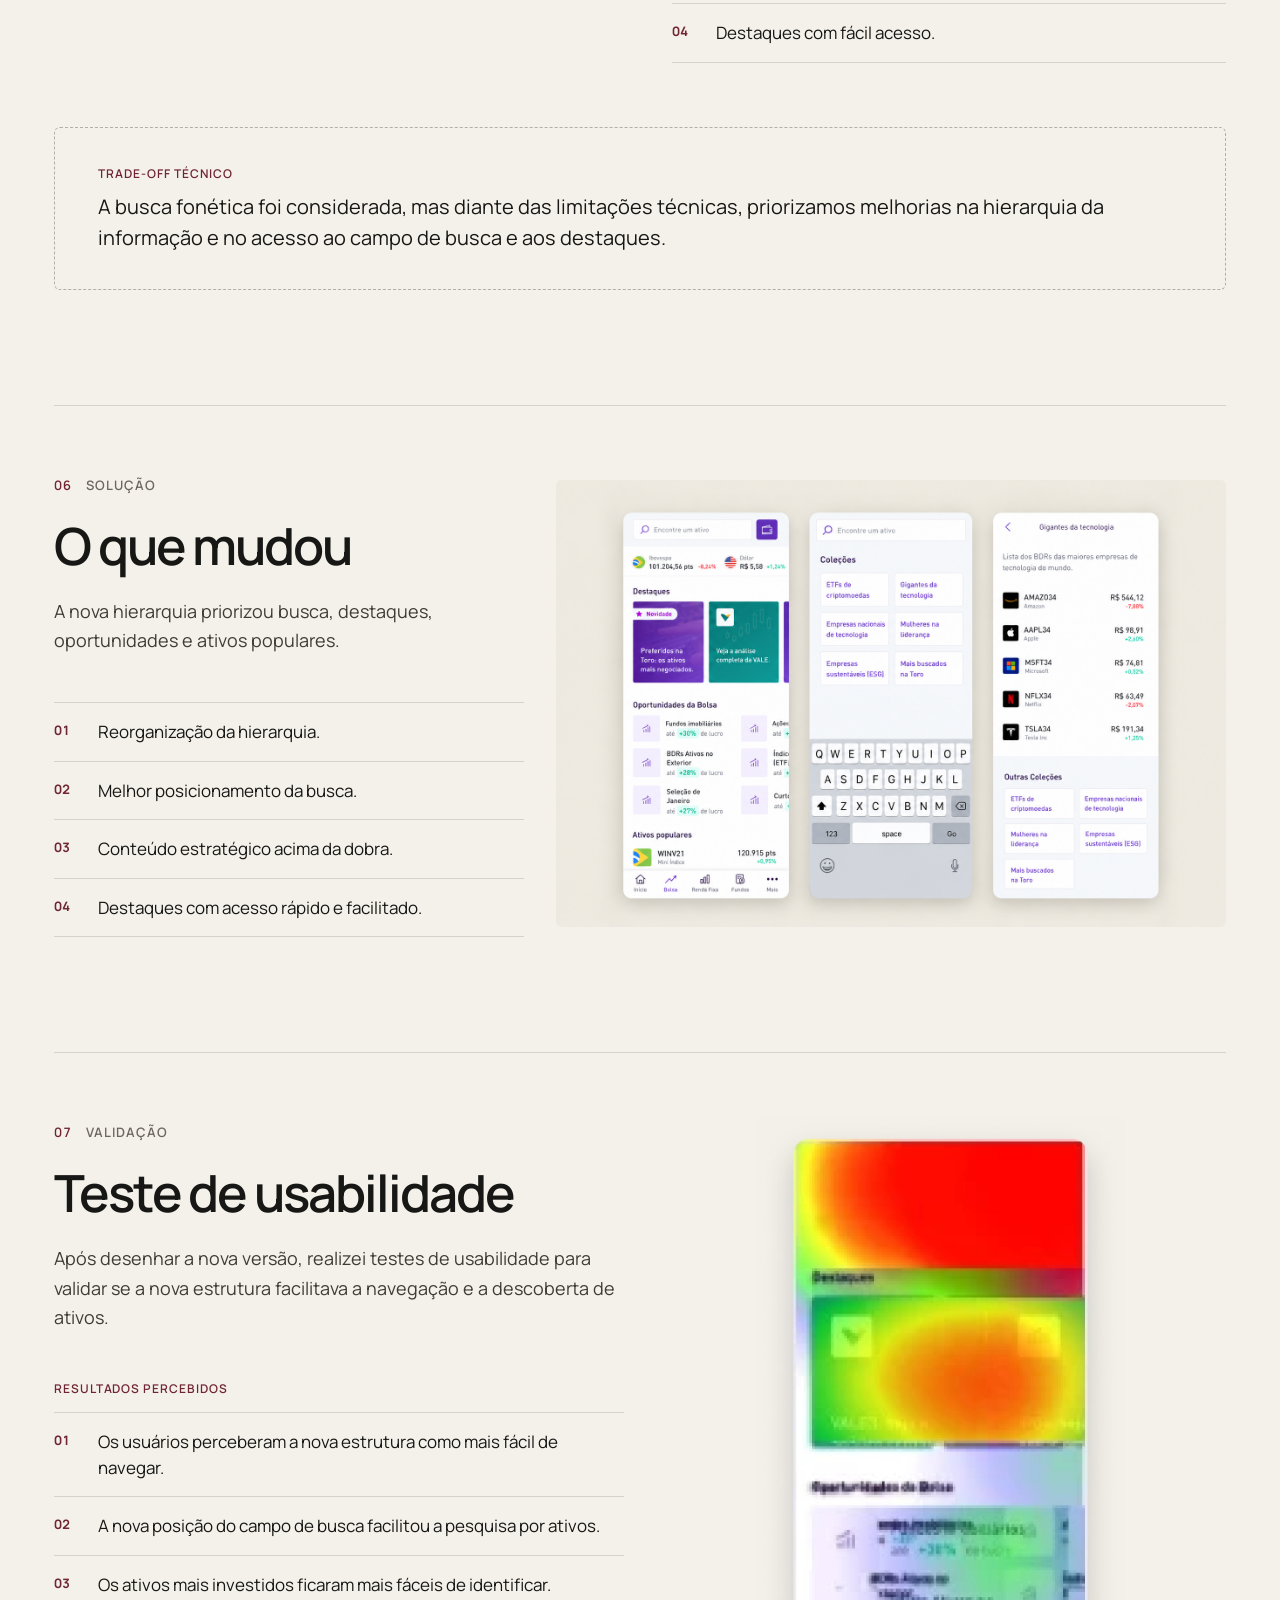
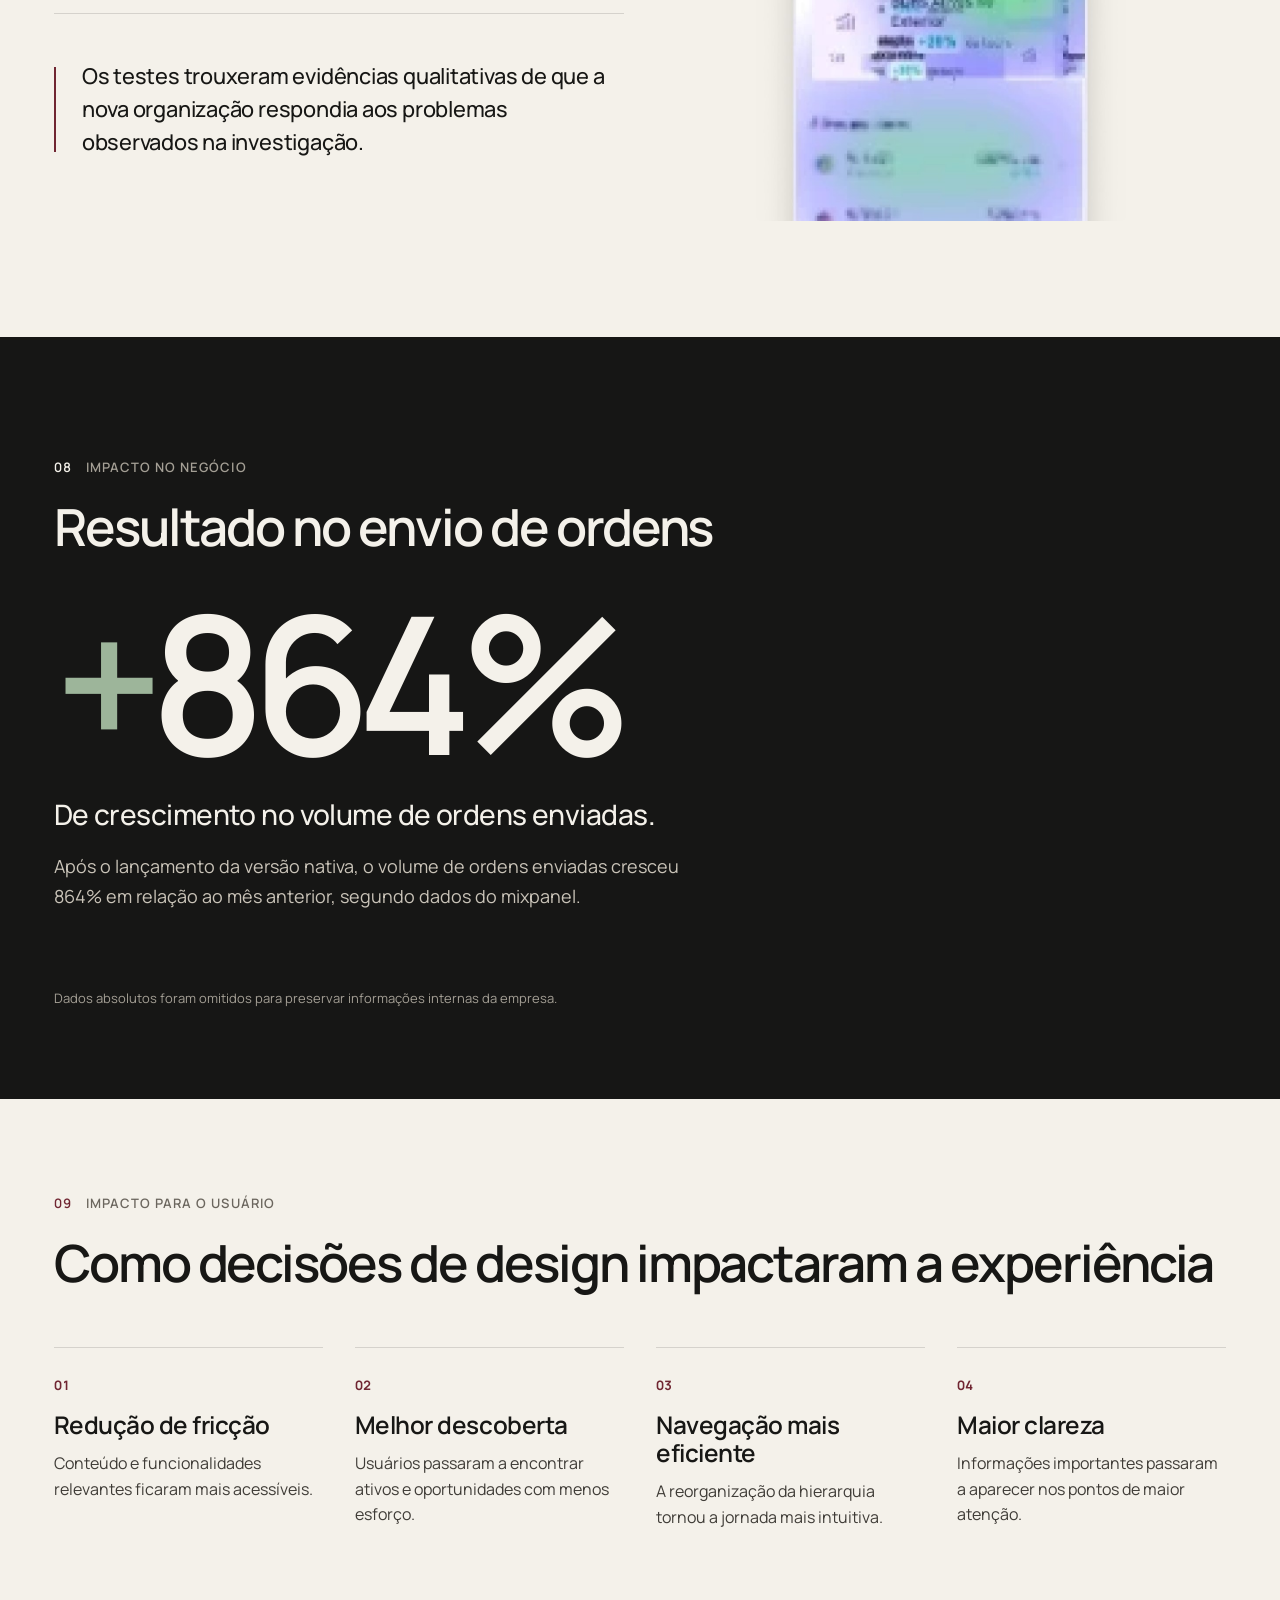
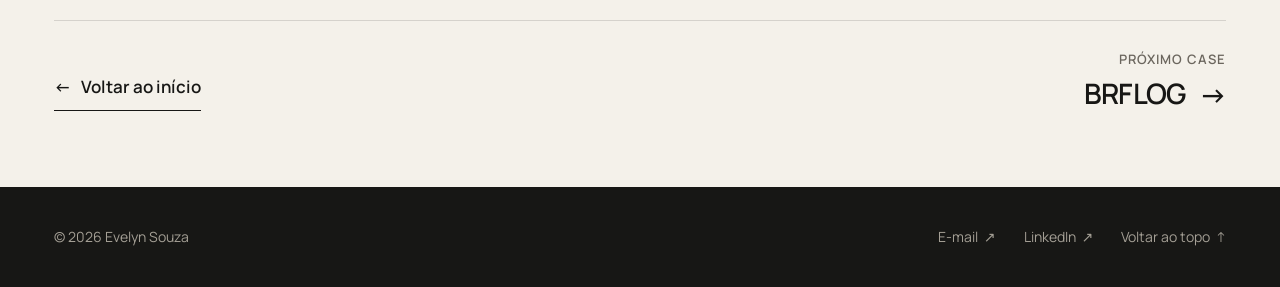
==== commit ebfe661f: "Atualização eyebrow" ====
--- a/case-bolsa.html
+++ b/case-bolsa.html
@@ -48,7 +48,7 @@
       <a class="brand" href="/"><span class="brand-name">Evelyn Souza</span><span class="brand-sep" aria-hidden="true"></span><span class="brand-role">UX Specialist &amp; Product Designer</span></a>
       <div class="nav-wrap">
         <nav class="nav" id="menu" aria-label="Principal">
-          <a href="/" aria-current="page" data-click="go-projects">Projetos</a>
+          <a href="/" aria-current="true" data-click="go-projects">Projetos</a>
           <a href="sobre" data-click="close-menu">Sobre</a>
           <a href="#contato" data-click="close-menu">Contato</a>
         </nav>
@@ -67,7 +67,7 @@
     <header class="wrap" aria-labelledby="case-title">
       <a class="back intro" href="/"><span class="arr" aria-hidden="true">←</span> Todos os projetos</a>
       <div class="grid open">
-        <p class="eyebrow intro intro-2" style="grid-column: 1 / -1"><span class="n">Case 02</span><span>Toro Investimentos</span><span>Experiência de investimento</span></p>
+        <p class="eyebrow intro intro-2" style="grid-column: 1 / -1"><span class="n">Case 02</span><span>Toro Investimentos / Santander Corretora</span><span>Experiência de investimento</span></p>
         <h1 id="case-title" class="open-title intro intro-2">Evolução da experiência de Bolsa</h1>
         <p class="open-sub intro intro-3">Da descoberta de ativos ao envio de ordens.</p>
         
@@ -157,7 +157,7 @@
           </div>
         </div>
         <figure class="shot ana-shot reveal">
-          <img src="assets/images/bolsa-heatmap-scroll.jpg" alt="Dois heatmaps de scroll da página anterior: a atenção se concentra no topo e cai nas faixas abaixo da dobra média, onde ficavam a busca e a lista de ativos." loading="lazy">
+          <img src="assets/images/bolsa-heatmap-scroll.jpg" width="1651" height="1610" alt="Dois heatmaps de scroll da página anterior: a atenção se concentra no topo e cai nas faixas abaixo da dobra média, onde ficavam a busca e a lista de ativos." loading="lazy">
         </figure>
       </div>
     </section>
@@ -209,9 +209,7 @@
           </ol>
         </div>
         <figure class="shot sol-shot reveal">
-          <div class="sol-scroll" tabindex="0" role="region" aria-label="Telas da solução (role para o lado em telas pequenas)">
-            <img src="assets/images/bolsa-solucao-telas.png" width="1536" height="1024" alt="Três telas da solução lado a lado. Home da Bolsa: busca por ativo, Ibovespa e Dólar, Destaques, Oportunidades da Bolsa e Ativos populares. Página de busca: coleções de ativos com teclado aberto. Coleção Gigantes da tecnologia: lista de BDRs e outras coleções." loading="lazy">
-          </div>
+          <img src="assets/images/bolsa-solucao-telas.png" width="1536" height="1024" alt="Três telas da solução lado a lado. Home da Bolsa: busca por ativo, Ibovespa e Dólar, Destaques, Oportunidades da Bolsa e Ativos populares. Página de busca: coleções de ativos com teclado aberto. Coleção Gigantes da tecnologia: lista de BDRs e outras coleções." loading="lazy">
         </figure>
       </div>
     </section>
@@ -233,7 +231,7 @@
           <p class="note">Os testes trouxeram evidências qualitativas de que a nova organização respondia aos problemas observados na investigação.</p>
         </div>
         <figure class="shot val-shot reveal">
-          <img src="assets/images/bolsa-heatmap-nova-versao.jpg" alt="Heatmap da nova versão da página, com a atenção concentrada na busca, nos Destaques e nas Oportunidades da Bolsa." loading="lazy">
+          <img src="assets/images/bolsa-heatmap-nova-versao.jpg" width="845" height="1610" alt="Heatmap da nova versão da página, com a atenção concentrada na busca, nos Destaques e nas Oportunidades da Bolsa." loading="lazy">
         </figure>
       </div>
     </section>
--- a/css/navegacao.css
+++ b/css/navegacao.css
@@ -5,3 +5,7 @@
 /* Destinos de âncora param abaixo do cabeçalho fixo (76px) */
 [id]{scroll-margin-top:76px}
 #topo{scroll-margin-top:0}
+/* Fundo da página igual ao rodapé: no Safari/iOS a área atrás da barra inferior
+   e o "elástico" da rolagem mostram o fundo do html, que por padrão é branco. */
+html{background:#171715;transition:background-color .45s cubic-bezier(.22,.7,.2,1)}
+html:has(.site.is-dark){background:#0A0A09}
--- a/css/case-bolsa.css
+++ b/css/case-bolsa.css
@@ -32,11 +32,13 @@
 .site a{color:inherit;text-decoration:none}
 .site ::selection{background:#702632;color:#F4F1EA}
 .site :focus-visible{outline:2px solid var(--focus);outline-offset:4px;border-radius:2px}
-.skip{position:absolute;left:16px;top:-80px;z-index:30;background:var(--ink);color:var(--bg);padding:12px 18px;border-radius:6px;font-size:14px;font-weight:600}
-.skip:focus{top:12px}
+.site .skip{position:absolute;left:16px;top:-80px;z-index:30;background:var(--ink);color:var(--bg);padding:12px 18px;border-radius:6px;font-size:14px;font-weight:600}
+.site .skip:focus{top:12px}
 .eyebrow{margin:0;display:inline-flex;align-items:center;flex-wrap:wrap;gap:8px 14px;font-size:13px;font-weight:600;letter-spacing:.08em;text-transform:uppercase;color:var(--muted)}
 .eyebrow .n{color:var(--accent-ink);font-variant-numeric:tabular-nums}
 .accent{color:var(--accent)}
+/* No tema escuro o bordô base (#8E3544) fica abaixo de 3:1 como texto; usa o tom claro da paleta */
+.is-dark .accent{color:#B04A5A}
 .grid{display:grid;grid-template-columns:repeat(12,minmax(0,1fr));column-gap:var(--gap)}
 .h2{margin:20px 0 0;font-size:clamp(32px,4cqi,60px);line-height:1.08;font-weight:600;letter-spacing:-.04em}
 .lede{margin:0;font-size:18px;line-height:1.65;color:var(--ink-2)}
@@ -66,8 +68,8 @@
 .nav a::after{content:"";position:absolute;left:12px;right:12px;bottom:10px;height:1px;background:currentColor;transform:scaleX(0);transform-origin:left;transition:transform .35s var(--ease)}
 .nav a:hover{color:var(--ink)}
 .nav a:hover::after{transform:scaleX(1)}
-.nav a[aria-current="page"]{color:var(--ink)}
-.nav a[aria-current="page"]::after{transform:scaleX(1);height:2px;background:var(--accent)}
+.nav a[aria-current]{color:var(--ink)}
+.nav a[aria-current]::after{transform:scaleX(1);height:2px;background:var(--accent)}
 .nav-wrap{display:flex;align-items:center}
 .menu-btn{display:none;place-items:center;width:44px;height:44px;padding:0;border:0;border-radius:50%;background:transparent;color:var(--ink);cursor:pointer;transition:background-color .2s var(--ease)}
 .menu-btn:hover{background:var(--bg-2)}
@@ -135,6 +137,7 @@
 .metrics{margin-top:clamp(32px,3.6cqi,48px);border-bottom:1px solid var(--rule)}
 .metric b{font-size:clamp(64px,7.2cqi,116px);line-height:.9;font-weight:600;letter-spacing:-.06em;font-variant-numeric:tabular-nums}
 .metric.is-alert b{color:var(--accent)}
+.is-dark .metric.is-alert b{color:#B04A5A}
 .metric p{margin:0;font-size:16px;line-height:1.55;color:var(--ink-2)}
 .metric p strong{display:block;font-weight:600;color:var(--ink)}
 .ana-foot{display:grid;gap:16px;margin-top:clamp(28px,3cqi,40px)}
@@ -157,8 +160,7 @@
 .sol-text > .lede{margin-top:24px}
 .sol-text .numlist{margin-top:clamp(32px,3.6cqi,48px)}
 .sol-shot{grid-column:6/-1;align-self:center;border-radius:6px;background:#EEEAE1;overflow:hidden}
-.sol-shot .sol-scroll{overflow-x:auto;overscroll-behavior-x:contain;-webkit-overflow-scrolling:touch}
-.sol-shot img{display:block;width:100%;height:auto;object-fit:contain;border-radius:0}
+.sol-shot img{display:block;width:100%;max-width:100%;height:auto;object-fit:contain;border-radius:0}
 
 /* ---------- 07 Validação ---------- */
 .val-text{grid-column:1/span 6}
@@ -222,6 +224,11 @@
   .site *,.site *::before,.site *::after{animation:none!important;transition-duration:.01ms!important}
 }
 
+/* ---------- Solução: imagem abaixo do texto ---------- */
+@container site (max-width:1100px){
+  .sol-text,.sol-shot{grid-column:1/-1}
+  .sol-shot{margin-top:clamp(40px,5cqi,56px)}
+}
 /* ---------- Tablet ---------- */
 @container site (max-width:960px){
   .open-sub{grid-column:1/-1}
@@ -232,7 +239,6 @@
 }
 /* ---------- Mobile ---------- */
 @container site (max-width:600px){
-  .sol-shot img{width:max(100%,840px);max-width:none}
   .site{font-size:16px;--gap:16px}
   .topbar-in{height:64px;gap:8px}
   .brand{font-size:15px;white-space:nowrap;flex-direction:column;align-items:flex-start;justify-content:center;gap:2px}
@@ -247,7 +253,7 @@
   .nav a{min-height:64px;padding:0;font-size:28px;font-weight:600;letter-spacing:-.03em;color:var(--ink);border-top:1px solid var(--rule)}
   .nav a:first-child{border-top:0}
   .nav a::after{display:none}
-  .nav a[aria-current="page"]{color:var(--accent-ink)}
+  .nav a[aria-current]{color:var(--accent-ink)}
   .open-title{grid-column:1/-1}
   .cover{aspect-ratio:4/5}
   .cover img{height:94%}
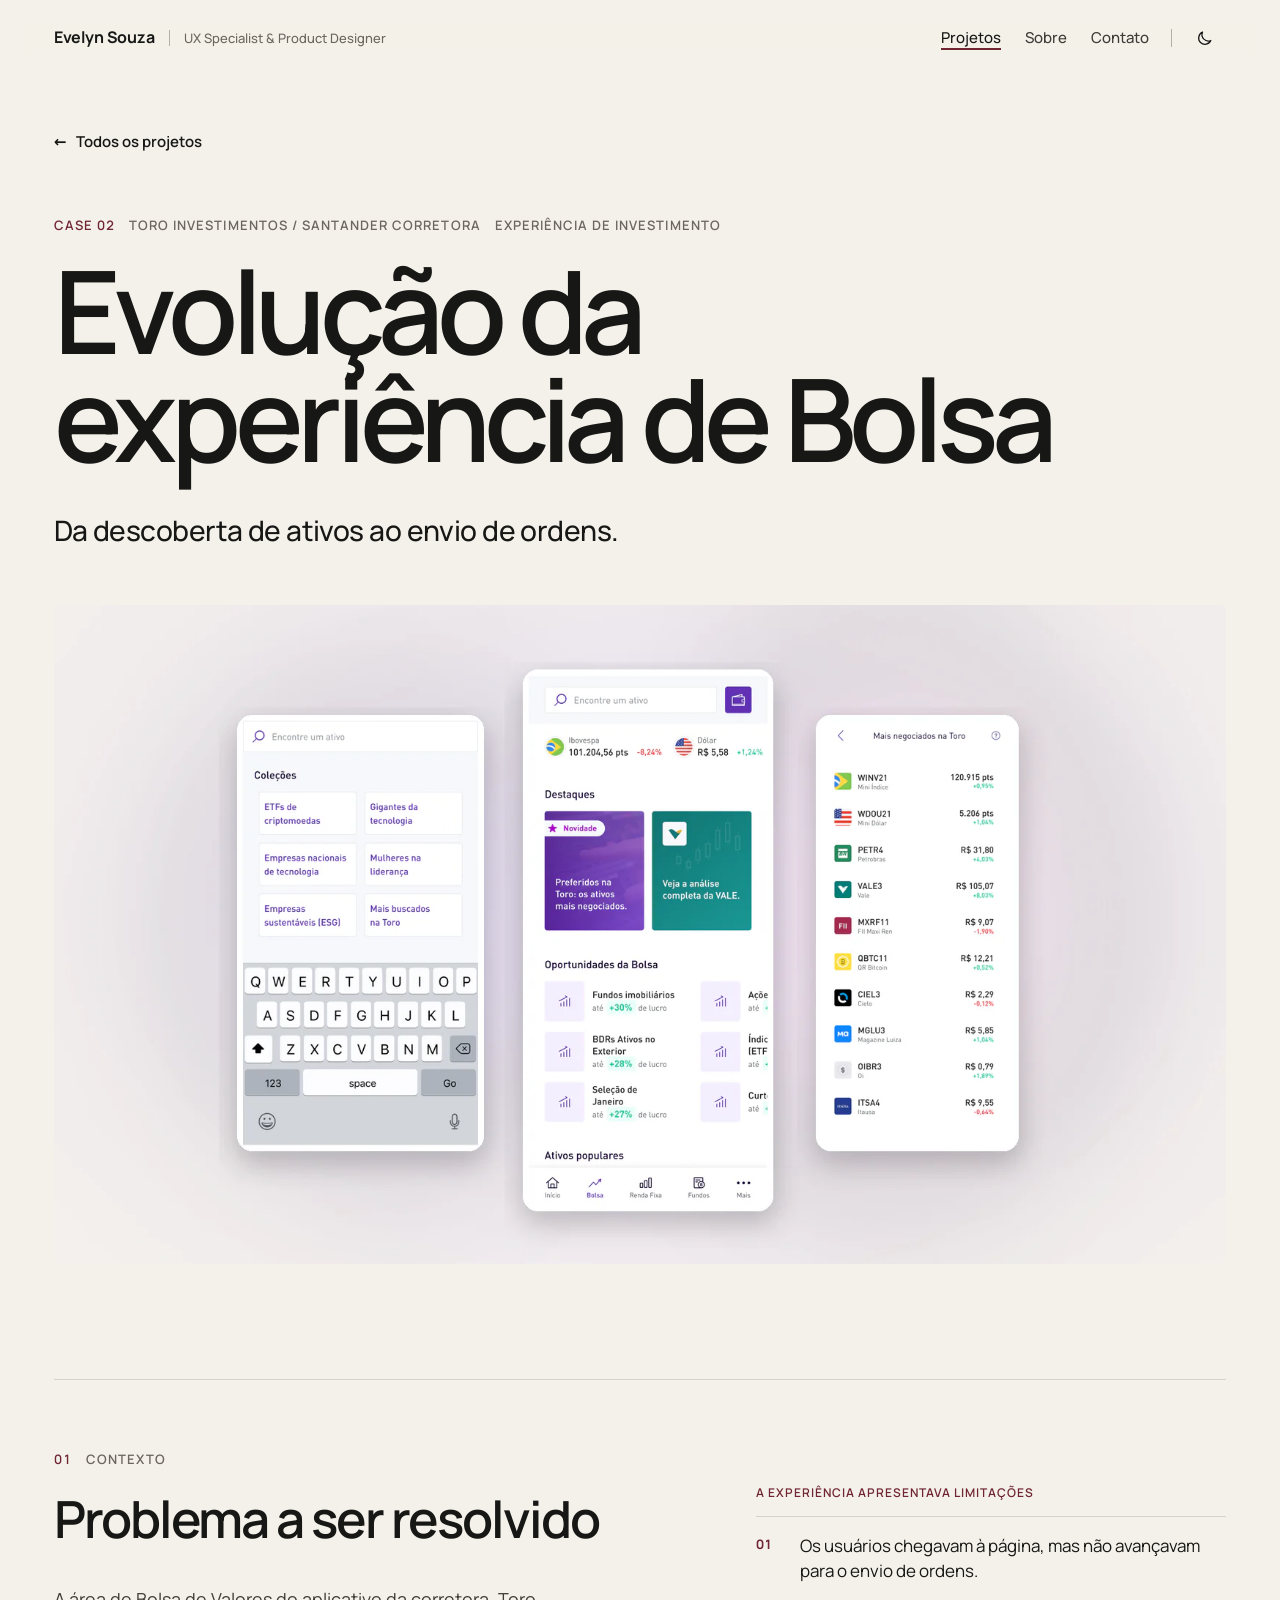
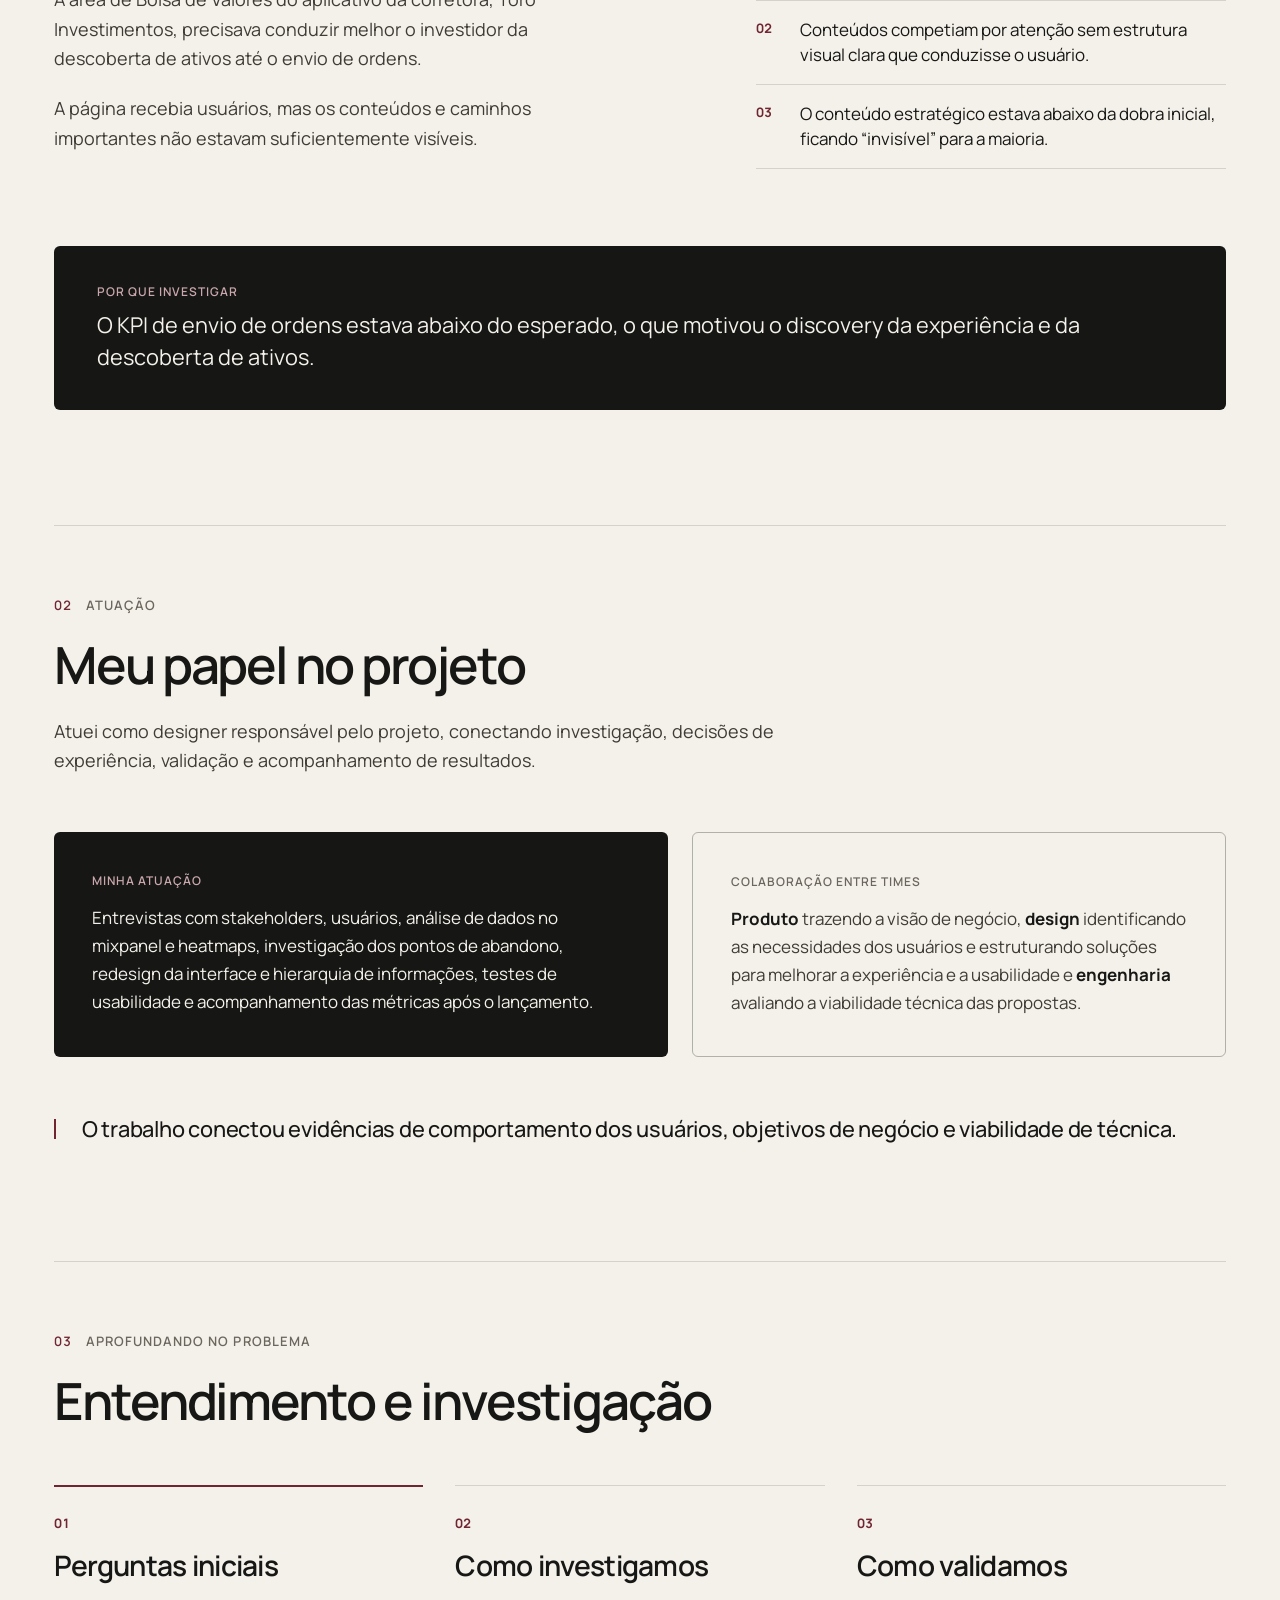
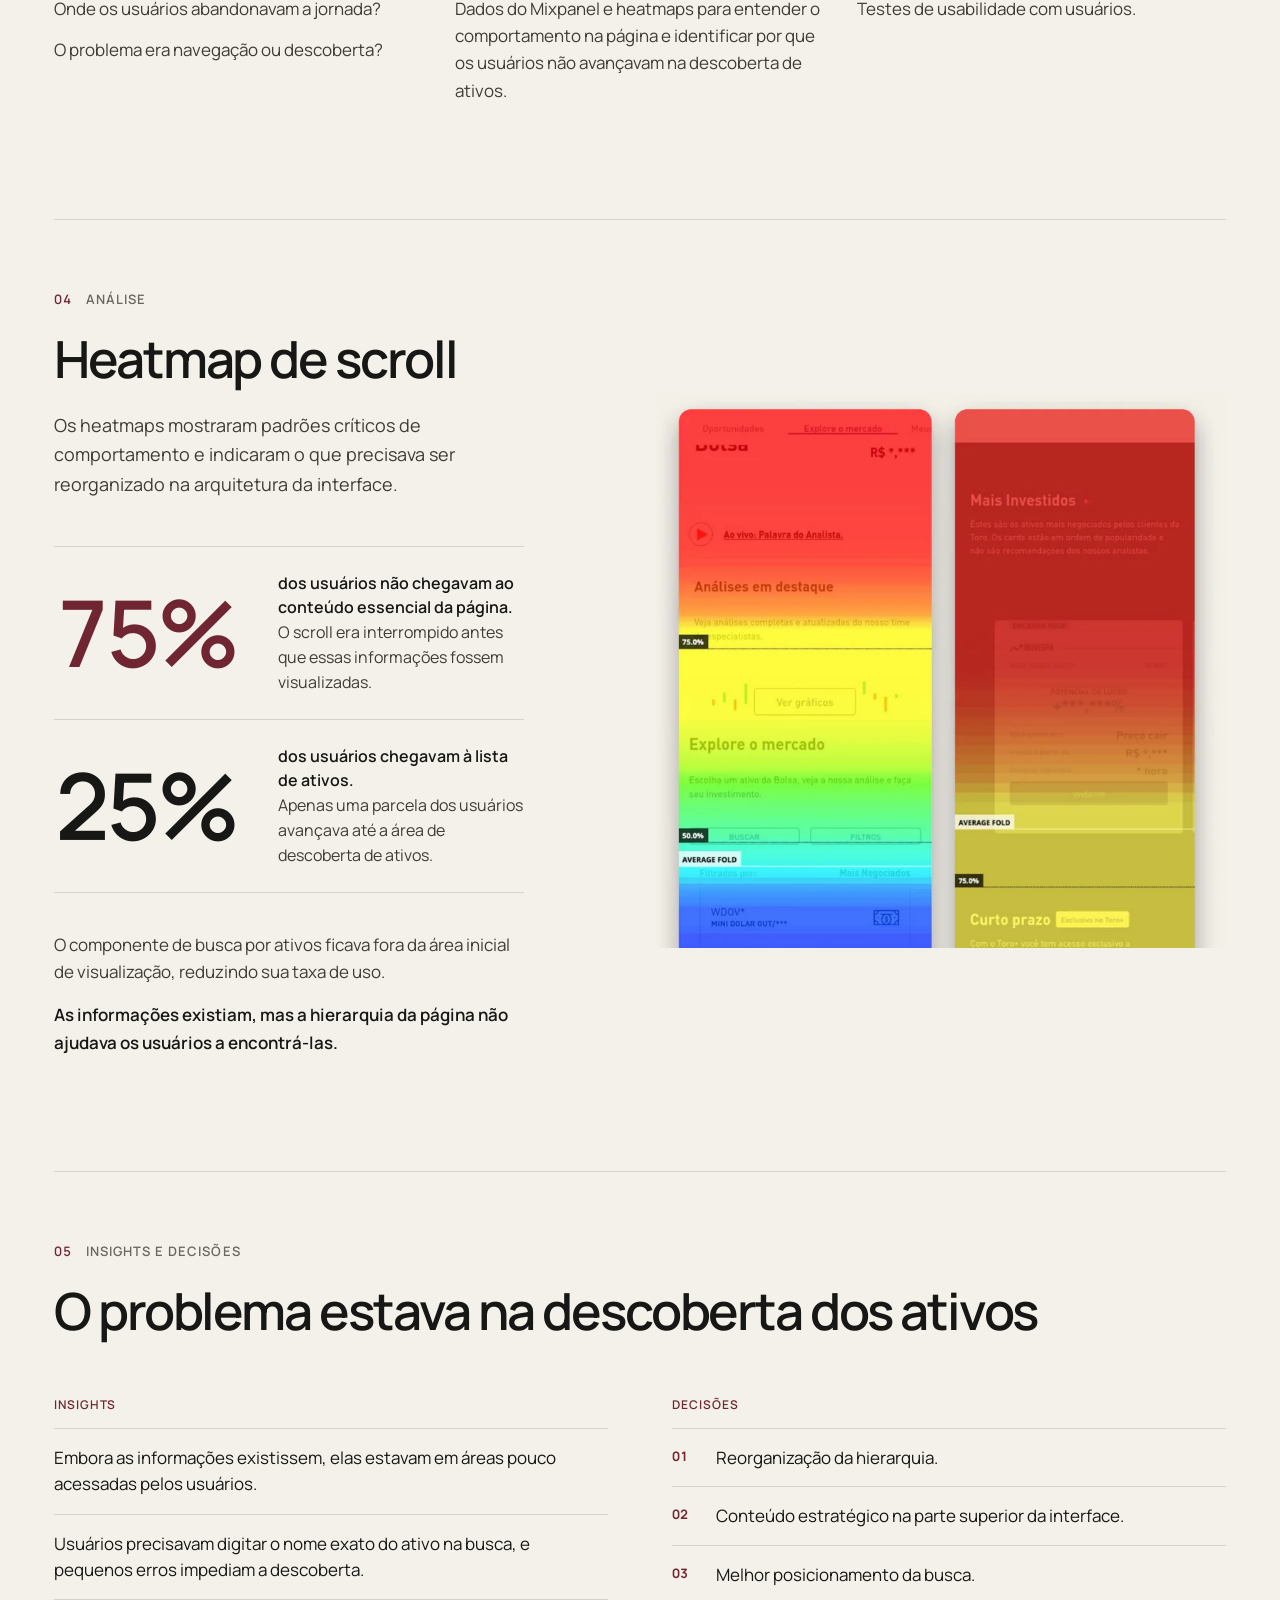
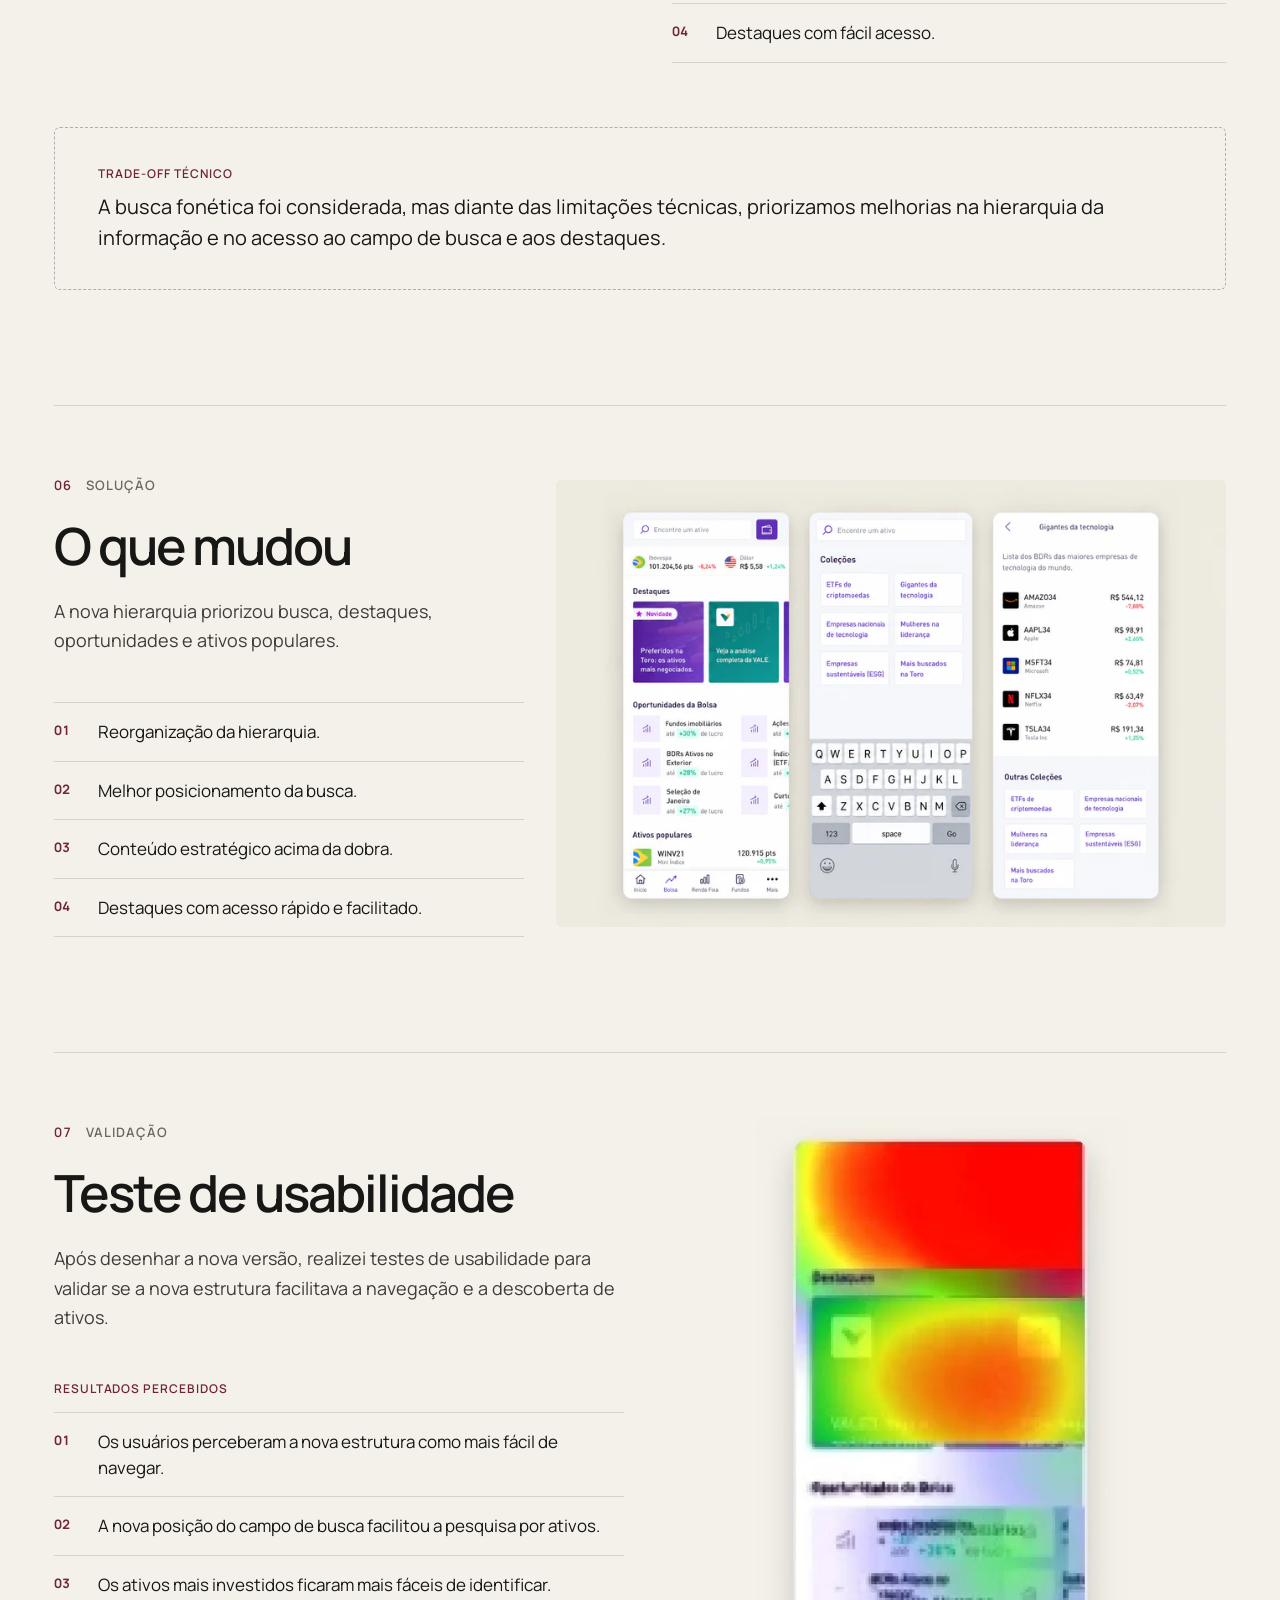
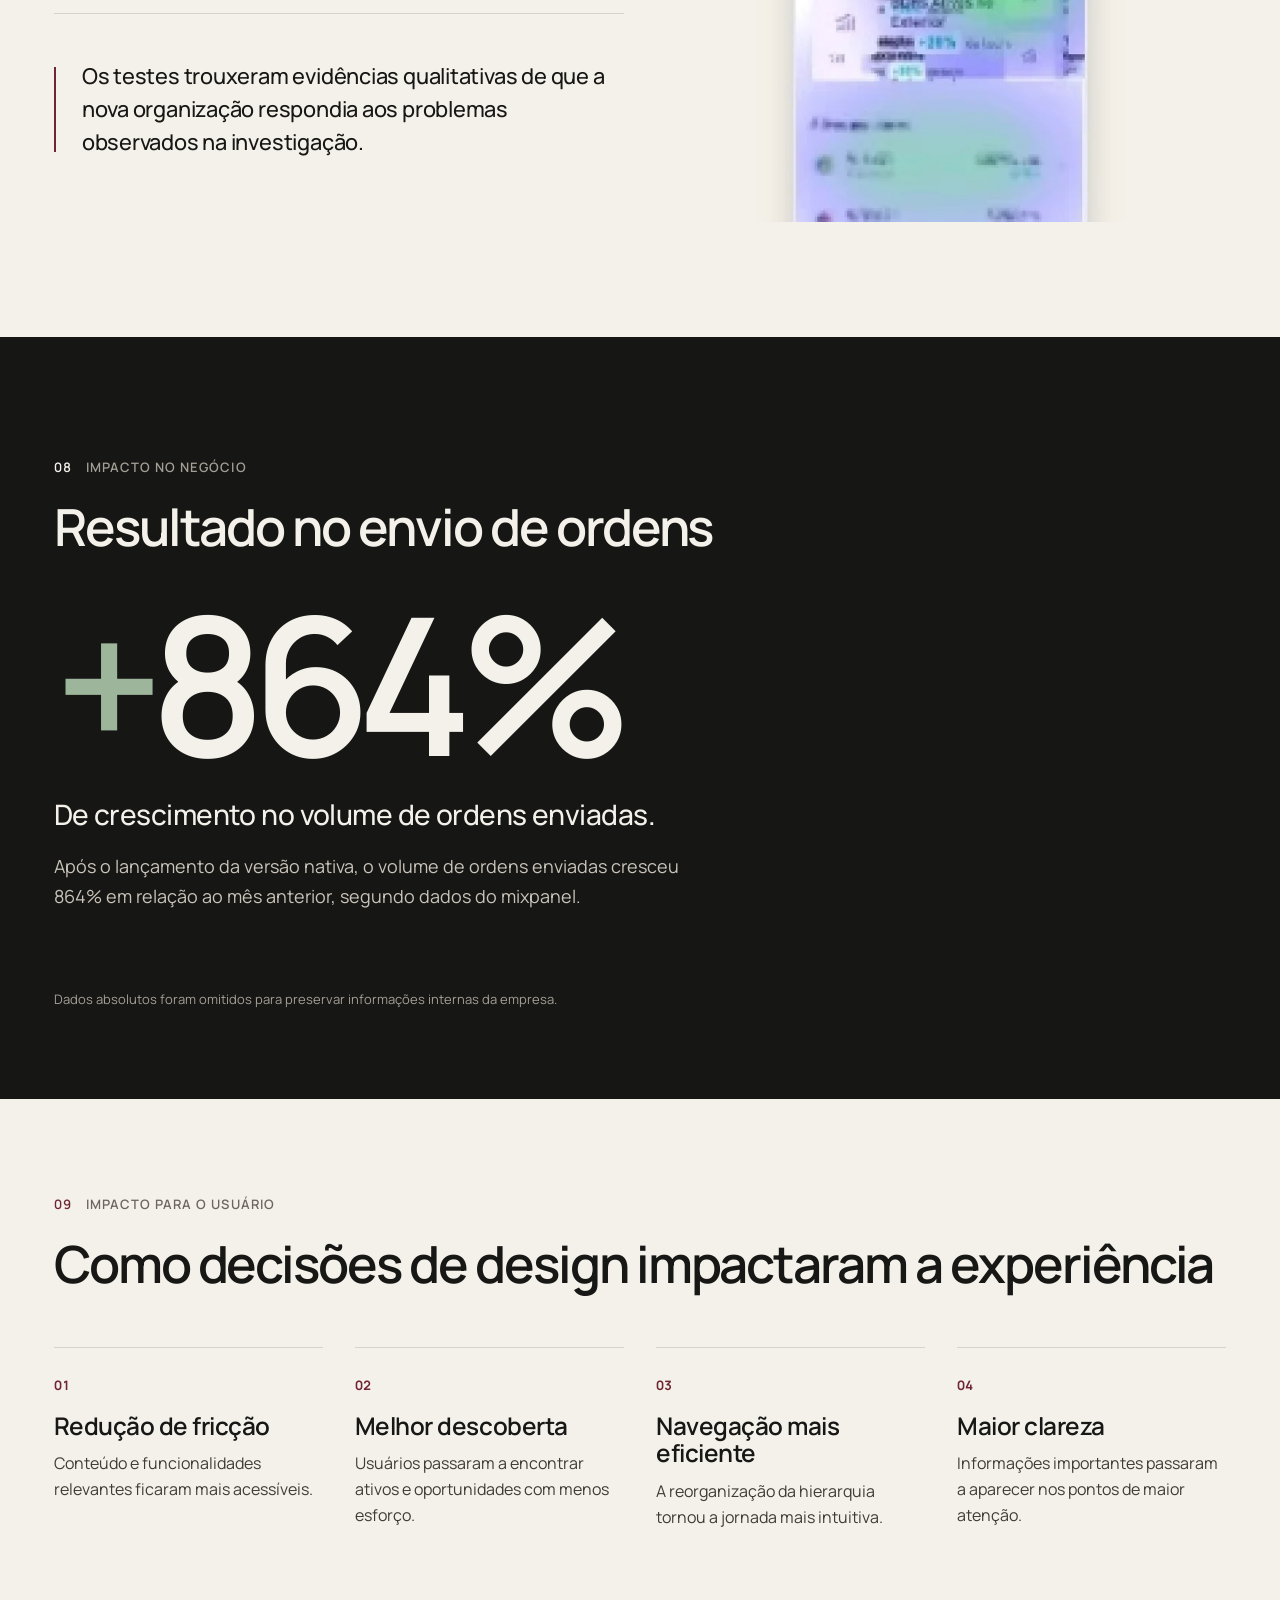
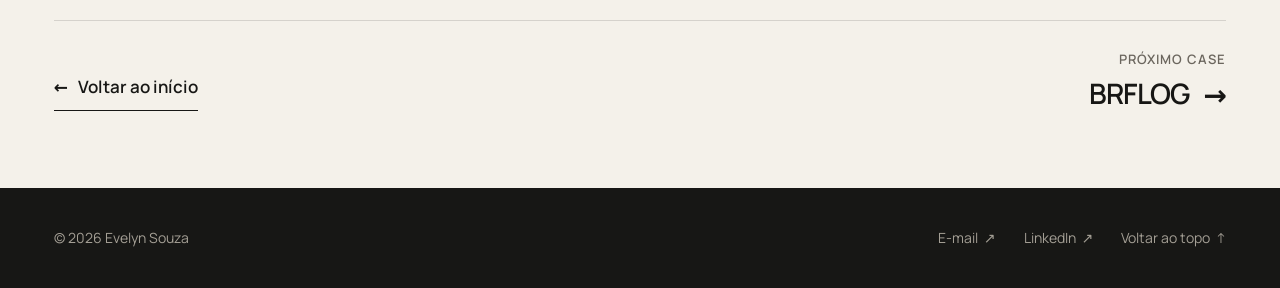
==== commit 42e1355f: "Imagens e GA" ====
--- a/case-bolsa.html
+++ b/case-bolsa.html
@@ -1,6 +1,20 @@
 <!doctype html>
 <html lang="pt-BR">
 <head>
+<!-- Google tag (gtag.js) — o script do Google é carregado depois da página, para não disputar rede com o conteúdo; os comandos abaixo ficam na fila (dataLayer) até lá -->
+<script>
+  window.addEventListener('load', function () {
+    var s = document.createElement('script');
+    s.async = true;
+    s.src = 'https://www.googletagmanager.com/gtag/js?id=G-DX0S1H62YM';
+    document.head.appendChild(s);
+  });
+  window.dataLayer = window.dataLayer || [];
+  function gtag(){dataLayer.push(arguments);}
+  gtag('js', new Date());
+  // Sem Google Signals nem personalização de anúncios: só métricas de uso do site
+  gtag('config', 'G-DX0S1H62YM', { allow_google_signals: false, allow_ad_personalization_signals: false });
+</script>
 <meta charset="utf-8">
 <meta name="viewport" content="width=device-width, initial-scale=1">
 <title>Evolução da experiência de Bolsa — Evelyn Souza</title>
@@ -32,11 +46,9 @@
   "isPartOf": { "@id": "https://evelynsouza.design/#website" }
 }
 </script>
-<link rel="preconnect" href="https://fonts.googleapis.com">
-<link rel="preconnect" href="https://fonts.gstatic.com" crossorigin="anonymous">
-<link href="https://fonts.googleapis.com/css2?family=Manrope:wght@400;500;600;700&amp;display=swap" rel="stylesheet">
-<link rel="stylesheet" href="css/navegacao.css">
-<link rel="stylesheet" href="css/case-bolsa.css">
+<link rel="preload" href="assets/fonts/manrope-latin.woff2" as="font" type="font/woff2" crossorigin>
+<link rel="stylesheet" href="css/navegacao.css?v=20261019">
+<link rel="stylesheet" href="css/case-bolsa.css?v=20261019">
 </head>
 <body>
 <div class="shell">
@@ -73,7 +85,7 @@
         
       </div>
       <div class="cover is-comp intro intro-4">
-        <img src="assets/images/bolsa-capa.png" alt="Três telas da nova área de Bolsa no aplicativo: busca com coleções de ativos, Home da Bolsa com Ibovespa e Dólar, Destaques e Oportunidades da Bolsa, e lista dos mais negociados na Toro." width="1600" height="900">
+        <picture><source type="image/webp" srcset="assets/images/webp/bolsa-capa-480.webp 480w, assets/images/webp/bolsa-capa-800.webp 800w, assets/images/webp/bolsa-capa-1200.webp 1200w, assets/images/webp/bolsa-capa-1600.webp 1600w" sizes="(max-width: 1440px) 96vw, 1320px"><img src="assets/images/bolsa-capa.png" alt="Três telas da nova área de Bolsa no aplicativo: busca com coleções de ativos, Home da Bolsa com Ibovespa e Dólar, Destaques e Oportunidades da Bolsa, e lista dos mais negociados na Toro." width="1600" height="900" fetchpriority="high"></picture>
       </div>
     </header>
 
@@ -157,7 +169,7 @@
           </div>
         </div>
         <figure class="shot ana-shot reveal">
-          <img src="assets/images/bolsa-heatmap-scroll.jpg" width="1651" height="1610" alt="Dois heatmaps de scroll da página anterior: a atenção se concentra no topo e cai nas faixas abaixo da dobra média, onde ficavam a busca e a lista de ativos." loading="lazy">
+          <picture><source type="image/webp" srcset="assets/images/webp/bolsa-heatmap-scroll-480.webp 480w, assets/images/webp/bolsa-heatmap-scroll-800.webp 800w, assets/images/webp/bolsa-heatmap-scroll-1200.webp 1200w, assets/images/webp/bolsa-heatmap-scroll-1651.webp 1651w" sizes="(max-width: 960px) 90vw, (max-width: 1440px) 45vw, 640px"><img src="assets/images/bolsa-heatmap-scroll.jpg" width="1651" height="1610" alt="Dois heatmaps de scroll da página anterior: a atenção se concentra no topo e cai nas faixas abaixo da dobra média, onde ficavam a busca e a lista de ativos." loading="lazy"></picture>
         </figure>
       </div>
     </section>
@@ -209,7 +221,7 @@
           </ol>
         </div>
         <figure class="shot sol-shot reveal">
-          <img src="assets/images/bolsa-solucao-telas.png" width="1536" height="1024" alt="Três telas da solução lado a lado. Home da Bolsa: busca por ativo, Ibovespa e Dólar, Destaques, Oportunidades da Bolsa e Ativos populares. Página de busca: coleções de ativos com teclado aberto. Coleção Gigantes da tecnologia: lista de BDRs e outras coleções." loading="lazy">
+          <picture><source type="image/webp" srcset="assets/images/webp/bolsa-solucao-telas-480.webp 480w, assets/images/webp/bolsa-solucao-telas-800.webp 800w, assets/images/webp/bolsa-solucao-telas-1200.webp 1200w, assets/images/webp/bolsa-solucao-telas-1536.webp 1536w" sizes="(max-width: 1100px) 90vw, 760px"><img src="assets/images/bolsa-solucao-telas.png" width="1536" height="1024" alt="Três telas da solução lado a lado. Home da Bolsa: busca por ativo, Ibovespa e Dólar, Destaques, Oportunidades da Bolsa e Ativos populares. Página de busca: coleções de ativos com teclado aberto. Coleção Gigantes da tecnologia: lista de BDRs e outras coleções." loading="lazy"></picture>
         </figure>
       </div>
     </section>
@@ -231,7 +243,7 @@
           <p class="note">Os testes trouxeram evidências qualitativas de que a nova organização respondia aos problemas observados na investigação.</p>
         </div>
         <figure class="shot val-shot reveal">
-          <img src="assets/images/bolsa-heatmap-nova-versao.jpg" width="845" height="1610" alt="Heatmap da nova versão da página, com a atenção concentrada na busca, nos Destaques e nas Oportunidades da Bolsa." loading="lazy">
+          <picture><source type="image/webp" srcset="assets/images/webp/bolsa-heatmap-nova-versao-480.webp 480w, assets/images/webp/bolsa-heatmap-nova-versao-845.webp 845w" sizes="(max-width: 600px) 86vw, (max-width: 960px) 43vw, 420px"><img src="assets/images/bolsa-heatmap-nova-versao.jpg" width="845" height="1610" alt="Heatmap da nova versão da página, com a atenção concentrada na busca, nos Destaques e nas Oportunidades da Bolsa." loading="lazy"></picture>
         </figure>
       </div>
     </section>
@@ -288,6 +300,6 @@
   </footer>
 </div>
 </div>
-<script src="js/main.js"></script>
+<script src="js/main.js?v=20261019"></script>
 </body>
 </html>
--- a/css/navegacao.css
+++ b/css/navegacao.css
@@ -1,3 +1,7 @@
+/* Manrope (variável, 400–700) hospedada no próprio site — mesmos arquivos e recortes do Google Fonts */
+@font-face{font-family:'Manrope';font-style:normal;font-weight:200 800;font-display:swap;src:url(../assets/fonts/manrope-latin-ext.woff2) format('woff2');unicode-range:U+0100-02BA,U+02BD-02C5,U+02C7-02CC,U+02CE-02D7,U+02DD-02FF,U+0304,U+0308,U+0329,U+1D00-1DBF,U+1E00-1E9F,U+1EF2-1EFF,U+2020,U+20A0-20AB,U+20AD-20C4,U+2113,U+2C60-2C7F,U+A720-A7FF}
+@font-face{font-family:'Manrope';font-style:normal;font-weight:200 800;font-display:swap;src:url(../assets/fonts/manrope-latin.woff2) format('woff2');unicode-range:U+0000-00FF,U+0131,U+0152-0153,U+02BB-02BC,U+02C6,U+02DA,U+02DC,U+0304,U+0308,U+0329,U+2000-206F,U+20AC,U+2122,U+2191,U+2193,U+2212,U+2215,U+FEFF,U+FFFD}
+
 /* Navegação interna — comportamento compartilhado por todas as páginas do portfólio.
    Mesmo padrão da página inicial: rolagem suave nativa do navegador,
    desativada quando o usuário prefere movimento reduzido. */
@@ -9,3 +13,5 @@
    e o "elástico" da rolagem mostram o fundo do html, que por padrão é branco. */
 html{background:#171715;transition:background-color .45s cubic-bezier(.22,.7,.2,1)}
 html:has(.site.is-dark){background:#0A0A09}
+/* <picture> só escolhe o arquivo (WebP ou original); o layout continua sendo o do <img> */
+picture{display:contents}
